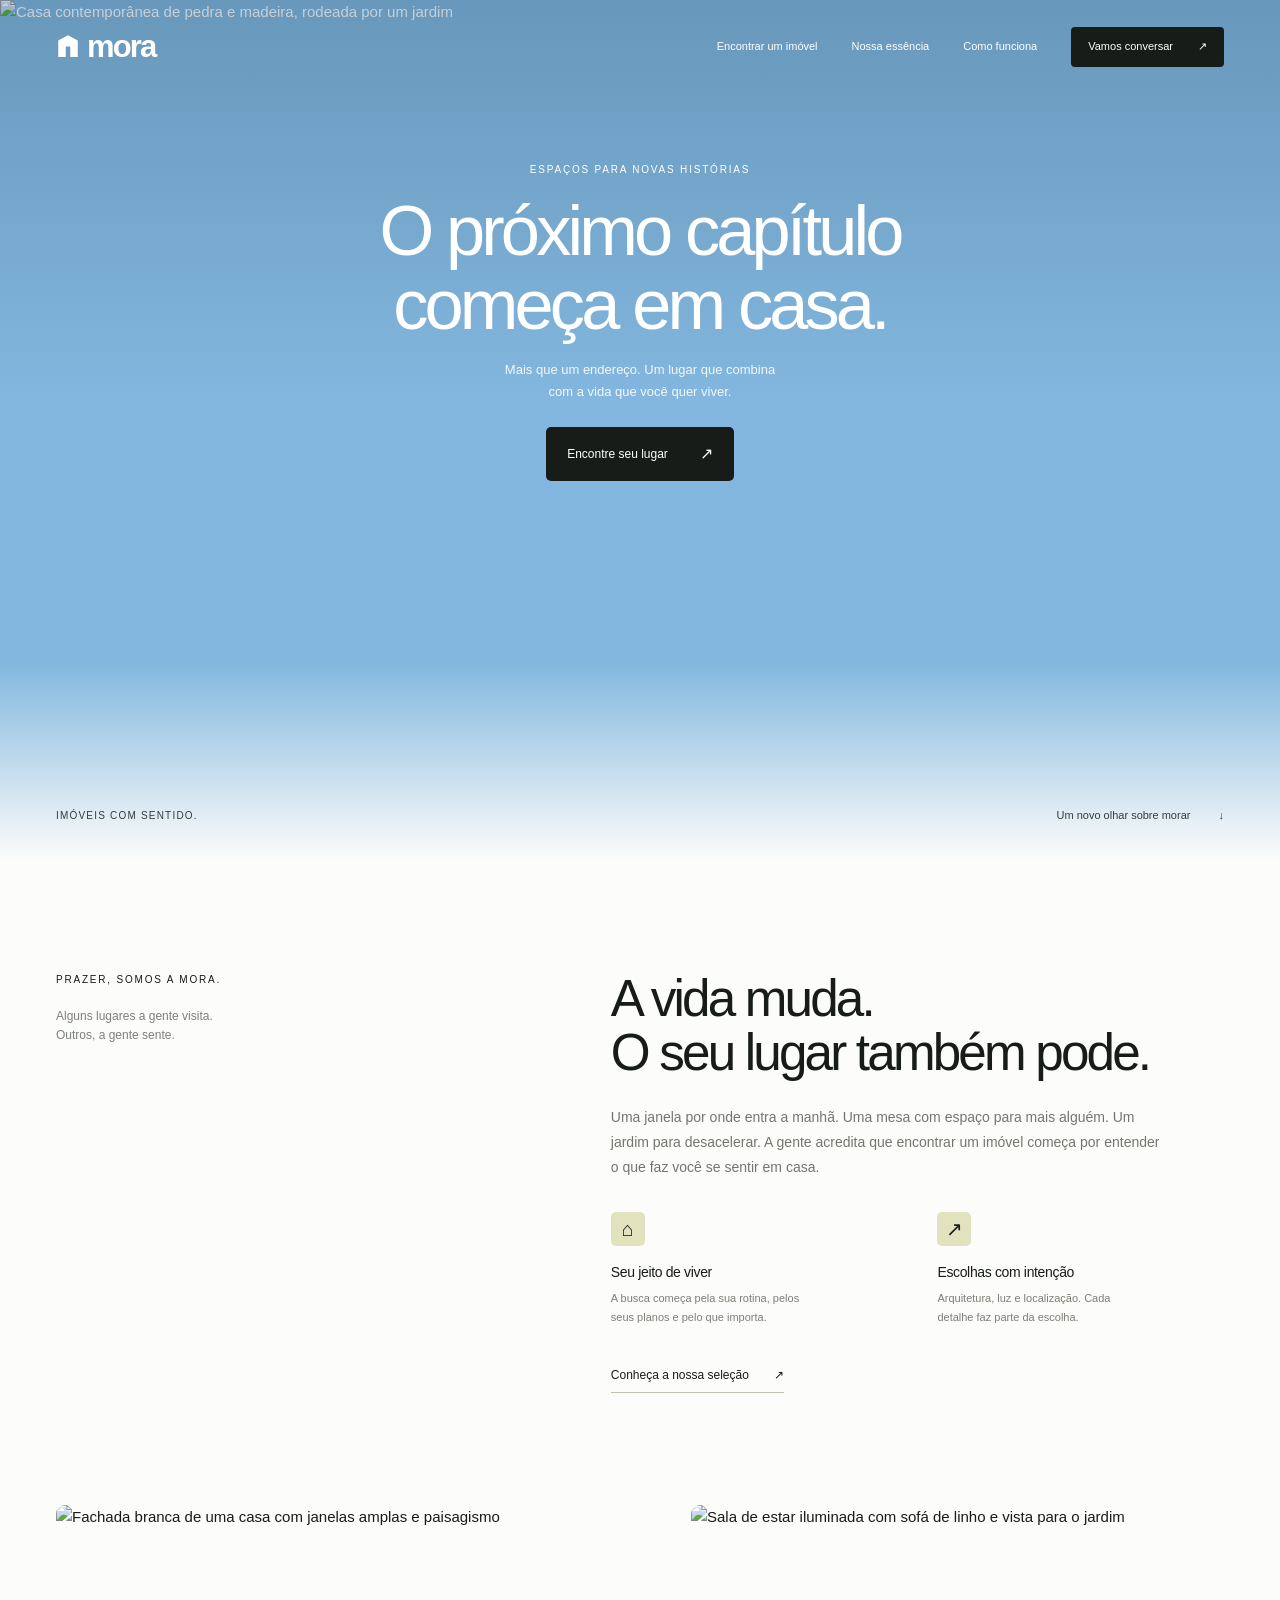
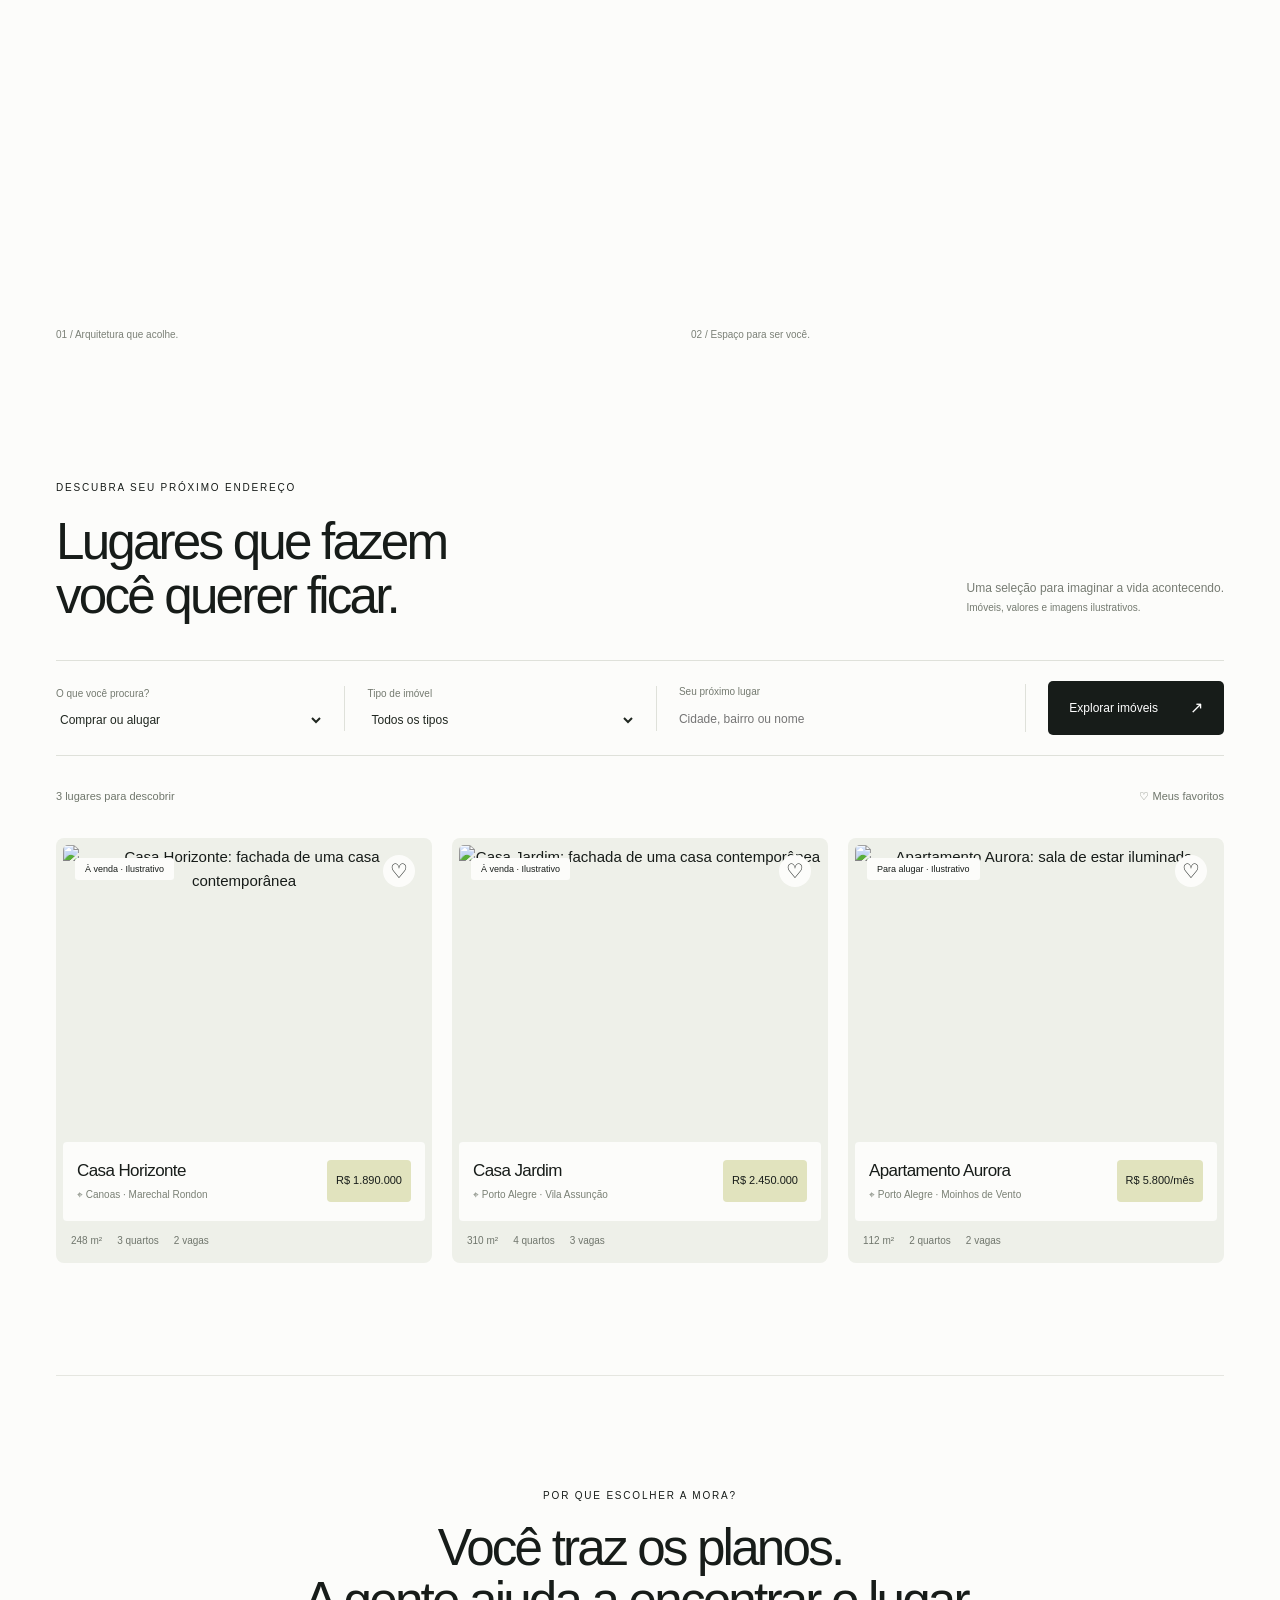
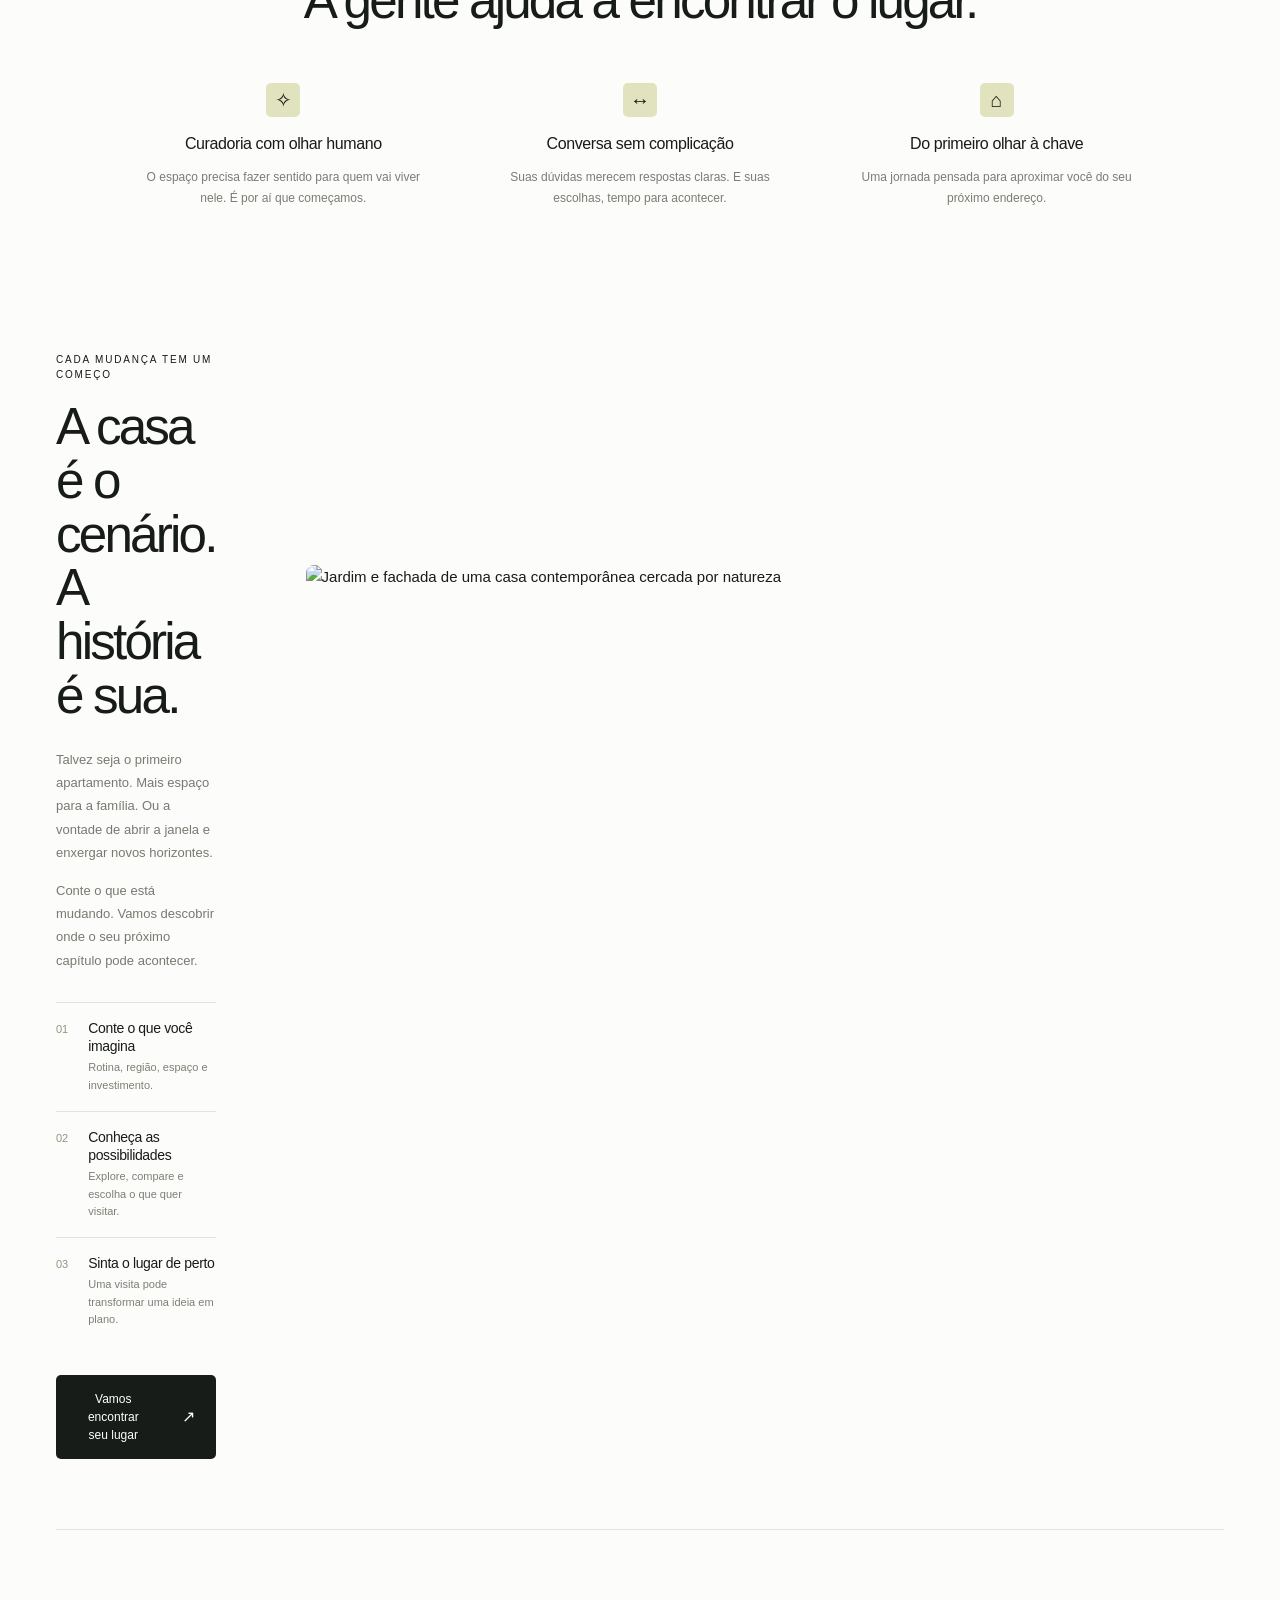
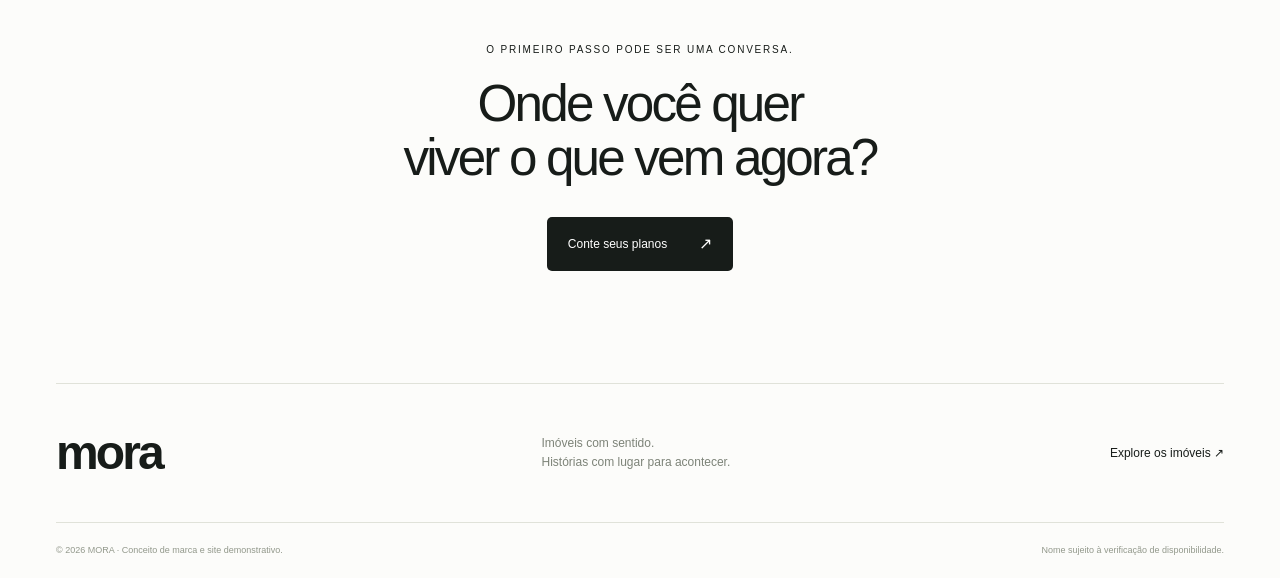
==== index.html @ 83dcbba0 "Add files via upload" ====
<!doctype html>
<html lang="pt-BR">
<head>
  <meta charset="UTF-8"><meta name="viewport" content="width=device-width, initial-scale=1">
  <meta name="description" content="MORA — Imóveis com sentido. Uma curadoria de espaços para viver o seu próximo capítulo.">
  <meta name="theme-color" content="#f8f9f6">
  <title>MORA — Imóveis com sentido</title>
  <link rel="icon" href="assets/favicon.svg" type="image/svg+xml">
  <link rel="stylesheet" href="styles.css">
  <script src="config.js" defer></script><script src="script.js" defer></script>
</head>
<body>
  <a class="skip" href="#imoveis">Ir para os imóveis</a>
  <header class="hero" id="inicio">
    <img class="hero-photo" src="assets/casa-horizonte.webp" alt="Casa contemporânea de pedra e madeira, rodeada por um jardim" fetchpriority="high" width="1536" height="1024">
    <div class="hero-shade"></div>
    <nav class="nav wrap" aria-label="Menu principal">
      <a href="#inicio" class="brand" aria-label="Mora início"><svg viewBox="0 0 32 36" aria-hidden="true"><path d="M3 32V10L16 3l13 7v22H19V18h-6v14Z"/></svg>mora</a>
      <button class="menu-toggle" aria-expanded="false" aria-controls="nav-links">Menu <span>☰</span></button>
      <div class="nav-links" id="nav-links"><a href="#imoveis">Encontrar um imóvel</a><a href="#essencia">Nossa essência</a><a href="#caminho">Como funciona</a><button class="nav-contact" data-contact>Vamos conversar <span>↗</span></button></div>
    </nav>
    <div class="hero-copy"><p class="eyebrow">ESPAÇOS PARA NOVAS HISTÓRIAS</p><h1>O próximo capítulo<br>começa em casa.</h1><p>Mais que um endereço. Um lugar que combina<br class="desktop"> com a vida que você quer viver.</p><a class="button black" href="#imoveis">Encontre seu lugar <span>↗</span></a></div>
    <div class="hero-bottom wrap"><span>IMÓVEIS COM SENTIDO.</span><a href="#essencia">Um novo olhar sobre morar <span>↓</span></a></div>
  </header>
  <main>
    <section class="intro wrap section" id="essencia">
      <div><p class="eyebrow">PRAZER, SOMOS A MORA.</p><p class="small-note">Alguns lugares a gente visita.<br>Outros, a gente sente.</p></div>
      <div><h2>A vida muda.<br>O seu lugar também pode.</h2><p class="intro-text">Uma janela por onde entra a manhã. Uma mesa com espaço para mais alguém. Um jardim para desacelerar. A gente acredita que encontrar um imóvel começa por entender o que faz você se sentir em casa.</p>
        <div class="intro-features"><div><span class="icon">⌂</span><h3>Seu jeito de viver</h3><p>A busca começa pela sua rotina, pelos seus planos e pelo que importa.</p></div><div><span class="icon">↗</span><h3>Escolhas com intenção</h3><p>Arquitetura, luz e localização. Cada detalhe faz parte da escolha.</p></div></div>
        <a class="text-link" href="#imoveis">Conheça a nossa seleção <span>↗</span></a>
      </div>
    </section>
    <section class="editorial wrap" aria-label="Inspiração para morar"><figure class="editorial-main"><img src="assets/casa-jardim.webp" alt="Fachada branca de uma casa com janelas amplas e paisagismo" loading="lazy" width="1536" height="1024"><figcaption>01 / Arquitetura que acolhe.</figcaption></figure><figure><img src="assets/interior.webp" alt="Sala de estar iluminada com sofá de linho e vista para o jardim" loading="lazy" width="1536" height="1024"><figcaption>02 / Espaço para ser você.</figcaption></figure></section>
    <section class="listings section" id="imoveis"><div class="wrap"><div class="section-heading"><div><p class="eyebrow">DESCUBRA SEU PRÓXIMO ENDEREÇO</p><h2>Lugares que fazem<br>você querer ficar.</h2></div><p>Uma seleção para imaginar a vida acontecendo.<br><span class="demo-note">Imóveis, valores e imagens ilustrativos.</span></p></div>
      <form class="search" id="search-form"><label>O que você procura?<select name="purpose"><option value="all">Comprar ou alugar</option><option value="sale">Comprar</option><option value="rent">Alugar</option></select></label><label>Tipo de imóvel<select name="type"><option value="all">Todos os tipos</option><option value="house">Casa</option><option value="apartment">Apartamento</option></select></label><label>Seu próximo lugar<input type="search" name="query" placeholder="Cidade, bairro ou nome"></label><button class="button black" type="submit">Explorar imóveis <span>↗</span></button></form>
      <div class="listing-toolbar"><p id="result-count" aria-live="polite">3 lugares para descobrir</p><button class="text-link" id="favorites-filter" aria-pressed="false">♡ Meus favoritos</button></div>
      <div class="property-grid" id="property-grid"></div><p class="empty" id="empty" hidden>Nenhum imóvel por aqui ainda. Experimente outros filtros ou desative os favoritos.</p>
    </div></section>
    <section class="why wrap section"><p class="eyebrow">POR QUE ESCOLHER A MORA?</p><h2>Você traz os planos.<br>A gente ajuda a encontrar o lugar.</h2><div class="why-grid"><div><span class="icon">✧</span><h3>Curadoria com olhar humano</h3><p>O espaço precisa fazer sentido para quem vai viver nele. É por aí que começamos.</p></div><div><span class="icon">↔</span><h3>Conversa sem complicação</h3><p>Suas dúvidas merecem respostas claras. E suas escolhas, tempo para acontecer.</p></div><div><span class="icon">⌂</span><h3>Do primeiro olhar à chave</h3><p>Uma jornada pensada para aproximar você do seu próximo endereço.</p></div></div></section>
    <section class="story wrap" id="caminho"><div class="story-copy"><p class="eyebrow">CADA MUDANÇA TEM UM COMEÇO</p><h2>A casa é o cenário.<br>A história é sua.</h2><p>Talvez seja o primeiro apartamento. Mais espaço para a família. Ou a vontade de abrir a janela e enxergar novos horizontes.</p><p>Conte o que está mudando. Vamos descobrir onde o seu próximo capítulo pode acontecer.</p><ol class="steps"><li><span>01</span><div><h3>Conte o que você imagina</h3><p>Rotina, região, espaço e investimento.</p></div></li><li><span>02</span><div><h3>Conheça as possibilidades</h3><p>Explore, compare e escolha o que quer visitar.</p></div></li><li><span>03</span><div><h3>Sinta o lugar de perto</h3><p>Uma visita pode transformar uma ideia em plano.</p></div></li></ol><button class="button black" data-contact>Vamos encontrar seu lugar <span>↗</span></button></div><img src="assets/casa-horizonte.webp" alt="Jardim e fachada de uma casa contemporânea cercada por natureza" loading="lazy" width="1536" height="1024"></section>
    <section class="cta wrap section"><p class="eyebrow">O PRIMEIRO PASSO PODE SER UMA CONVERSA.</p><h2>Onde você quer<br>viver o que vem agora?</h2><button class="button black" data-contact>Conte seus planos <span>↗</span></button></section>
  </main>
  <footer class="wrap"><div class="footer-top"><a class="brand" href="#inicio">mora</a><p>Imóveis com sentido.<br>Histórias com lugar para acontecer.</p><a href="#imoveis">Explore os imóveis ↗</a></div><div class="footer-bottom"><span>© <span id="year"></span> MORA · Conceito de marca e site demonstrativo.</span><span>Nome sujeito à verificação de disponibilidade.</span></div></footer>
  <dialog id="property-dialog" aria-labelledby="property-title"><button class="close" data-close aria-label="Fechar detalhes">×</button><img id="detail-image" alt="" width="1536" height="1024"><div class="dialog-body"><p class="eyebrow" id="detail-location"></p><h2 id="property-title"></h2><p id="detail-description"></p><div class="detail-specs" id="detail-specs"></div><strong class="detail-price" id="detail-price"></strong><p class="demo-note">Anúncio demonstrativo. Este imóvel não está disponível para negociação.</p><button class="button black" id="request-property">Tenho interesse em algo assim ↗</button></div></dialog>
  <dialog id="contact-dialog" aria-labelledby="contact-title"><button class="close" data-close aria-label="Fechar contato">×</button><div class="dialog-body"><p class="eyebrow">VAMOS CONVERSAR</p><h2 id="contact-title">Todo novo capítulo<br>começa com um olá.</h2><form id="contact-form"><label>Seu nome<input name="name" autocomplete="name" required maxlength="100" placeholder="Como podemos chamar você?"></label><label>O que você procura?<textarea name="message" required rows="4" maxlength="2000" placeholder="Conte a região, o tipo de imóvel e seus planos."></textarea></label><p id="contact-note" class="demo-note"></p><button class="button black" type="submit" id="contact-submit">Preparar mensagem ↗</button><p id="contact-status" role="status"></p><textarea id="prepared-message" aria-label="Mensagem preparada para copiar" rows="5" readonly hidden></textarea></form></div></dialog>
</body>
</html>
---- styles.css ----
*{box-sizing:border-box}html{scroll-behavior:smooth;scroll-padding-top:30px}body{margin:0;background:#fcfcfa;color:#171c19;font-family:Arial,Helvetica,sans-serif;font-size:15px;line-height:1.6}button,input,textarea,select{font:inherit}button,a,input,select,textarea{-webkit-tap-highlight-color:transparent}button,a{touch-action:manipulation}a{color:inherit;text-decoration:none}button{cursor:pointer}button:disabled{cursor:default}img{display:block;width:100%;object-fit:cover}h1,h2,h3,p,figure{margin:0}h1,h2{font-weight:400;letter-spacing:-.055em;line-height:1.05}h1{font-size:clamp(45px,5.5vw,82px)}h2{font-size:clamp(34px,4vw,57px)}h3{font-size:17px;font-weight:400;letter-spacing:-.025em;line-height:1.3}button{border:0;background:none;color:inherit}.wrap{width:calc(100% - 112px);max-width:1328px;margin-inline:auto}.section{padding-block:112px}.eyebrow{font-size:10px;font-weight:500;letter-spacing:.18em;line-height:1.5}.button{display:inline-flex;align-items:center;justify-content:space-between;gap:32px;font-size:12px;padding:15px 21px;border-radius:5px;line-height:1.5;transition:background .2s,transform .2s}.button:hover{transform:translateY(-2px)}.black{background:#171c19;color:#fff}.black:hover{background:#343e35}.button span{font-size:16px}.text-link{display:inline-flex;align-items:center;gap:25px;font-size:12px;border-bottom:1px solid #bfc3b4;padding:7px 0}.skip{position:absolute;top:-100px;left:10px;z-index:10;padding:12px;background:#fff}.skip:focus{top:10px}:focus-visible{outline:3px solid #567963;outline-offset:5px}.hero{height:860px;min-height:700px;max-height:1100px;position:relative;color:#fff;isolation:isolate;background:#83b7df}.hero-photo{position:absolute;inset:0;height:100%;z-index:-3;object-position:center 57%}.hero-shade{position:absolute;inset:0;z-index:-2;background:linear-gradient(180deg,rgba(22,57,78,.25),transparent 47%,transparent 77%,#fcfcfa 100%)}.nav{display:flex;align-items:center;justify-content:space-between;padding-block:27px}.brand{display:inline-flex;align-items:center;gap:7px;font-size:31px;letter-spacing:-.06em;font-weight:600;line-height:1}.brand svg{width:24px;height:29px;fill:currentColor}.brand>span{align-self:start;margin-top:3px;font-size:9px;letter-spacing:0}.nav-links{display:flex;align-items:center;gap:34px;font-size:11px}.nav-links a:hover{opacity:.7}.nav-contact{background:#171c19;border-radius:4px;padding:11px 17px;display:flex;gap:25px;font-size:11px;color:white}.menu-toggle{display:none}.hero-copy{position:relative;text-align:center;padding-top:68px}.hero-copy h1{margin:17px 0 18px}.hero-copy>p:not(.eyebrow){font-size:13px;line-height:1.65;color:#f4f7f7}.hero-copy .button{margin-top:25px;gap:32px}.hero-bottom{position:absolute;bottom:35px;left:0;right:0;display:flex;align-items:center;justify-content:space-between;color:#333e38;font-size:10px;letter-spacing:.12em}.hero-bottom a{letter-spacing:0;font-size:11px}.hero-bottom a span{margin-left:25px}.intro{display:grid;grid-template-columns:1fr 1.4fr;gap:10%}.small-note{color:#7c817b;font-size:12px;margin-top:20px}.intro h2{margin-bottom:25px}.intro-text{max-width:550px;color:#72776e;font-size:14px;line-height:1.8}.intro-features{display:grid;grid-template-columns:1fr 1fr;gap:40px;margin-block:32px}.icon{width:34px;height:34px;display:inline-flex;align-items:center;justify-content:center;background:#e1e3be;border-radius:5px;font-size:20px;line-height:1;margin-bottom:17px}.intro-features h3{font-size:14px}.intro-features p{font-size:11px;color:#7b8077;line-height:1.7;margin-top:8px;max-width:210px}.editorial{display:grid;grid-template-columns:1.65fr 1fr;gap:20px}.editorial img{height:410px;border-radius:9px}.editorial figcaption{font-size:10px;color:#7b8077;margin-top:12px}.listings{margin-top:25px}.section-heading{display:flex;align-items:flex-end;justify-content:space-between;gap:30px}.section-heading h2{margin-top:20px}.section-heading>p{font-size:12px;color:#777c73;padding-bottom:5px}.demo-note{font-size:10px;line-height:1.7;color:#747a70}.search{margin-top:38px;padding:20px 0;border-block:1px solid #dfe1da;display:grid;grid-template-columns:1fr 1fr 1.2fr auto;gap:22px;align-items:center}label{display:flex;flex-direction:column;gap:7px;font-size:10px;color:#747a70}.search label{border-right:1px solid #dfe1da;padding-right:20px}.search input,.search select{border:0;background:transparent;color:#202720;font-size:12px;max-width:100%;padding:3px 0;min-width:0}.search input{width:100%}.listing-toolbar{display:flex;align-items:center;justify-content:space-between;margin-block:25px;font-size:11px;color:#70776c}.listing-toolbar .text-link{border:0;font-size:11px}.listing-toolbar [aria-pressed=true]{color:#171c19;font-weight:bold}.property-grid{display:grid;grid-template-columns:repeat(3,1fr);gap:20px}.property{background:#eef0e9;border-radius:8px;padding:7px;position:relative}.property-picture{width:100%;padding:0;display:block;border-radius:5px;overflow:hidden}.property-picture img{aspect-ratio:1.25;height:auto;transition:transform .5s}.property-picture:hover img{transform:scale(1.04)}.property .property-tag{position:absolute;left:19px;top:20px;background:#fcfcfa;padding:4px 10px;font-size:9px;border-radius:3px;pointer-events:none}.favorite{position:absolute;right:17px;top:17px;background:#fcfcfa;border-radius:50%;width:32px;height:32px;font-size:20px;display:grid;place-items:center;line-height:1}.favorite[aria-pressed=true]{color:#9b4f35}.property-info{background:#fcfcfa;margin-top:7px;border-radius:4px;padding:18px 14px;display:flex;justify-content:space-between;gap:12px;align-items:center}.property-info h3 button{font-size:17px;letter-spacing:-.035em;text-align:left;padding:0}.property-info p{font-size:10px;color:#7a8075;margin-top:5px}.property-info .price{white-space:nowrap;font-size:11px;background:#e1e3be;padding:12px 9px;border-radius:4px}.property-meta{font-size:10px;color:#70766d;padding:12px 8px 7px;display:flex;gap:15px}.empty{text-align:center;padding:40px;color:#777c73}.why{text-align:center;border-top:1px solid #e5e6e0}.why h2{margin:18px 0 55px}.why-grid{display:grid;grid-template-columns:repeat(3,1fr);gap:70px;max-width:1000px;margin-inline:auto}.why-grid h3{font-size:16px}.why-grid p{font-size:12px;line-height:1.8;color:#787e73;margin-top:12px}.story{display:grid;grid-template-columns:1fr 1.05fr;gap:90px;padding-block:30px 70px;align-items:center}.story-copy h2{margin:18px 0 25px}.story-copy>p:not(.eyebrow){font-size:13px;color:#757b70;line-height:1.8;max-width:420px;margin-top:14px}.story>img{height:680px;border-radius:8px;object-position:57% center}.steps{list-style:none;padding:0;margin:30px 0}.steps li{display:flex;gap:20px;border-top:1px solid #e0e3da;padding-block:16px}.steps li>span{font-size:11px;color:#90977f;padding-top:2px}.steps h3{font-size:14px}.steps p{font-size:11px;color:#7b8175;margin-top:4px}.cta{text-align:center;border-top:1px solid #e5e6e0}.cta h2{margin:20px 0 30px}.cta .button{margin-top:3px}footer{border-top:1px solid #e0e2d9}.footer-top{display:flex;align-items:center;justify-content:space-between;padding:45px 0}.footer-top .brand{font-size:48px}.footer-top p{font-size:12px;color:#7d8378}.footer-top>a:last-child{font-size:12px}.footer-bottom{border-top:1px solid #e0e2d9;padding:20px 0;display:flex;justify-content:space-between;gap:20px;font-size:9px;color:#92988b}dialog{border:0;padding:0;border-radius:12px;max-width:min(720px,calc(100% - 32px));width:720px;max-height:90dvh;background:#fcfcfa;color:#171c19;box-shadow:0 20px 100px #1114}dialog::backdrop{background:#15201899;backdrop-filter:blur(5px)}dialog>img{height:300px}.close{position:absolute;top:15px;right:15px;border-radius:50%;background:#fcfcfa;color:#171c19;width:38px;height:38px;font-size:25px;z-index:2}.dialog-body{padding:38px}.dialog-body h2{font-size:36px;margin:12px 0 20px}.dialog-body>p:not(.eyebrow){font-size:13px;color:#7a8074}.detail-specs{display:flex;gap:20px;font-size:12px;margin:23px 0}.detail-price{display:block;font-weight:400;font-size:25px}.dialog-body .button{margin-top:22px}.dialog-body form label{margin-top:20px}#contact-form input,#contact-form textarea{border:1px solid #d8ddd0;background:#fff;border-radius:5px;padding:12px;font-size:13px;color:#171c19;width:100%}#contact-note{margin-top:15px}#contact-status{font-size:12px;margin-top:14px}#prepared-message{margin-top:15px}body.modal-open{overflow:hidden}[hidden]{display:none!important}
@media(min-width:1600px){.hero{height:950px}.hero-copy{padding-top:100px}}
@media(max-width:1000px){.wrap{width:calc(100% - 64px)}.nav-links{gap:20px}.hero{height:780px}.intro{gap:7%;grid-template-columns:1fr 1.5fr}.editorial img{height:330px}.search{grid-template-columns:1fr 1fr;gap:20px}.search label:nth-child(2){border:0}.property-grid{gap:12px}.property-info{align-items:flex-start;flex-direction:column;padding:13px 10px}.property-info .price{padding:5px 8px}.property-meta{flex-wrap:wrap;gap:10px}.why-grid{gap:30px}.story{gap:45px}.story>img{height:650px}.section{padding-block:85px}}
@media(max-width:700px){.wrap{width:calc(100% - 36px)}.hero{height:770px;min-height:0}.hero-photo{object-position:55% center}.nav{padding-block:22px}.brand{font-size:29px}.menu-toggle{display:flex;align-items:center;gap:12px;font-size:12px;z-index:5}.nav-links{display:none;position:absolute;top:70px;left:18px;right:18px;background:#fcfcfa;color:#171c19;padding:24px;z-index:4;box-shadow:0 15px 30px #1723191a;border-radius:7px;align-items:stretch;gap:20px}.nav-links.open{display:flex;flex-direction:column}.nav-contact{justify-content:space-between}.hero-copy{padding:68px 15px 0}.hero-copy h1{font-size:49px;margin-top:20px}.hero-copy .eyebrow{font-size:9px}.hero-copy>p:not(.eyebrow){font-size:12px}.hero-bottom{bottom:25px;font-size:8px}.hero-bottom a{font-size:9px}.hero-bottom a span{margin-left:8px}.section{padding-block:65px}.intro{grid-template-columns:1fr;gap:30px}.small-note{display:none}.intro h2{font-size:41px}.intro-text{font-size:13px}.intro-features{gap:24px;margin-block:25px}.editorial{grid-template-columns:1.4fr 1fr;gap:10px}.editorial img{height:260px;border-radius:6px}.editorial figcaption{font-size:8px}.section-heading{display:block}.section-heading h2{font-size:40px}.section-heading>p{margin-top:25px;font-size:11px}.search{margin-top:25px;gap:18px 12px}.search label{font-size:9px;padding-right:10px}.search select,.search input{font-size:11px}.search .button{font-size:10px;padding:12px;gap:10px}.search label:nth-child(3){border:0}.property-grid{grid-template-columns:1fr;gap:24px}.property-picture img{aspect-ratio:1.45}.property-info{flex-direction:row;align-items:center;padding:18px 14px}.property-info h3 button{font-size:19px}.property-info .price{font-size:12px;padding:12px}.property-info p{font-size:11px}.property-meta{padding:10px;font-size:11px;gap:22px}.why h2{font-size:37px;margin-bottom:35px}.why-grid{grid-template-columns:1fr;gap:28px;text-align:left}.why-grid>div{display:grid;grid-template-columns:38px 1fr;gap:0 15px}.why-grid .icon{grid-row:span 2;margin:0}.why-grid p{margin-top:7px}.why-grid h3{padding-top:5px}.story{grid-template-columns:1fr;gap:40px;padding-bottom:55px}.story h2{font-size:40px}.story>img{height:420px;grid-row:1}.story-copy>p:not(.eyebrow){max-width:none}.cta h2{font-size:40px}.cta .eyebrow{font-size:8px}.footer-top{flex-wrap:wrap;gap:28px;padding:35px 0}.footer-top .brand{font-size:42px}.footer-top p{font-size:11px}.footer-top>a:last-child{width:100%;font-size:11px}.footer-bottom{flex-direction:column;gap:7px;font-size:8px}.dialog-body{padding:27px 22px}.dialog-body h2{font-size:30px}dialog>img{height:240px}.detail-specs{gap:13px;font-size:11px}.desktop{display:none}}
@media(prefers-reduced-motion:reduce){html{scroll-behavior:auto}*,*::before,*::after{transition:none!important;animation:none!important}}
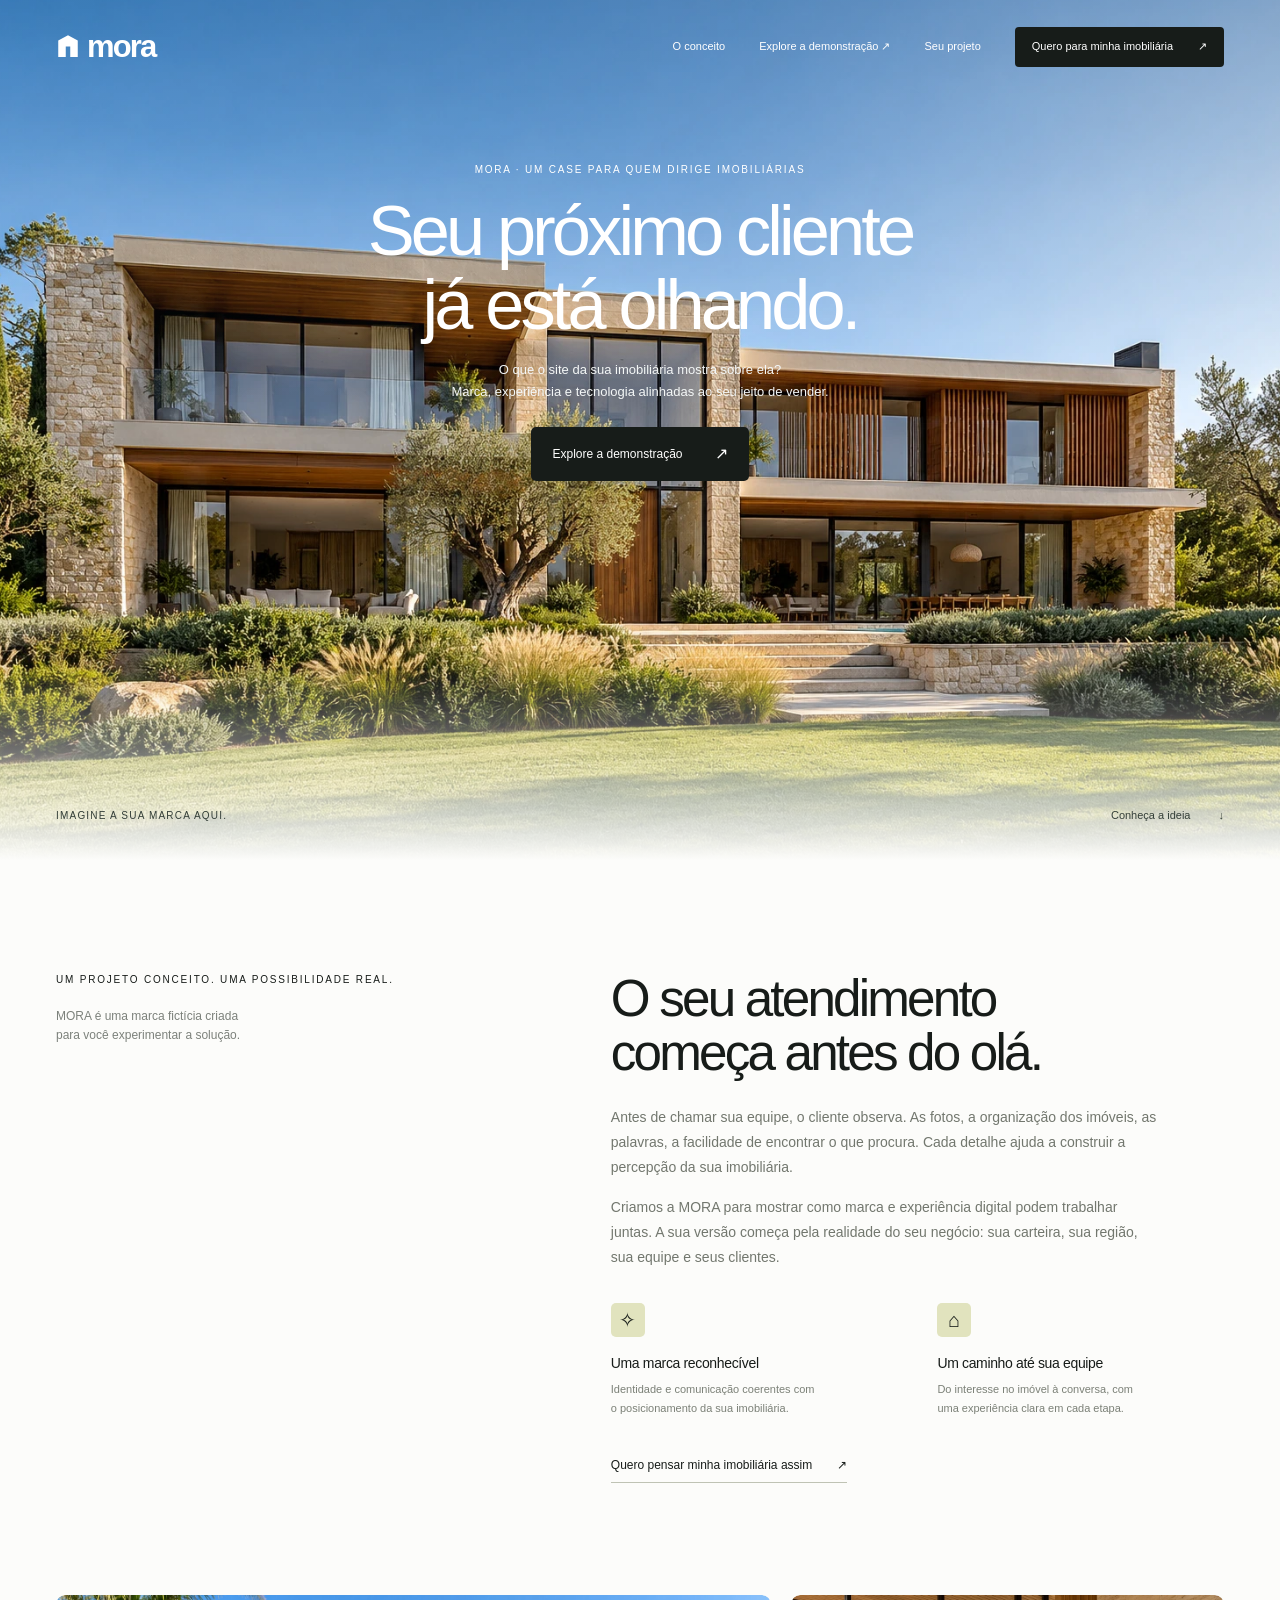
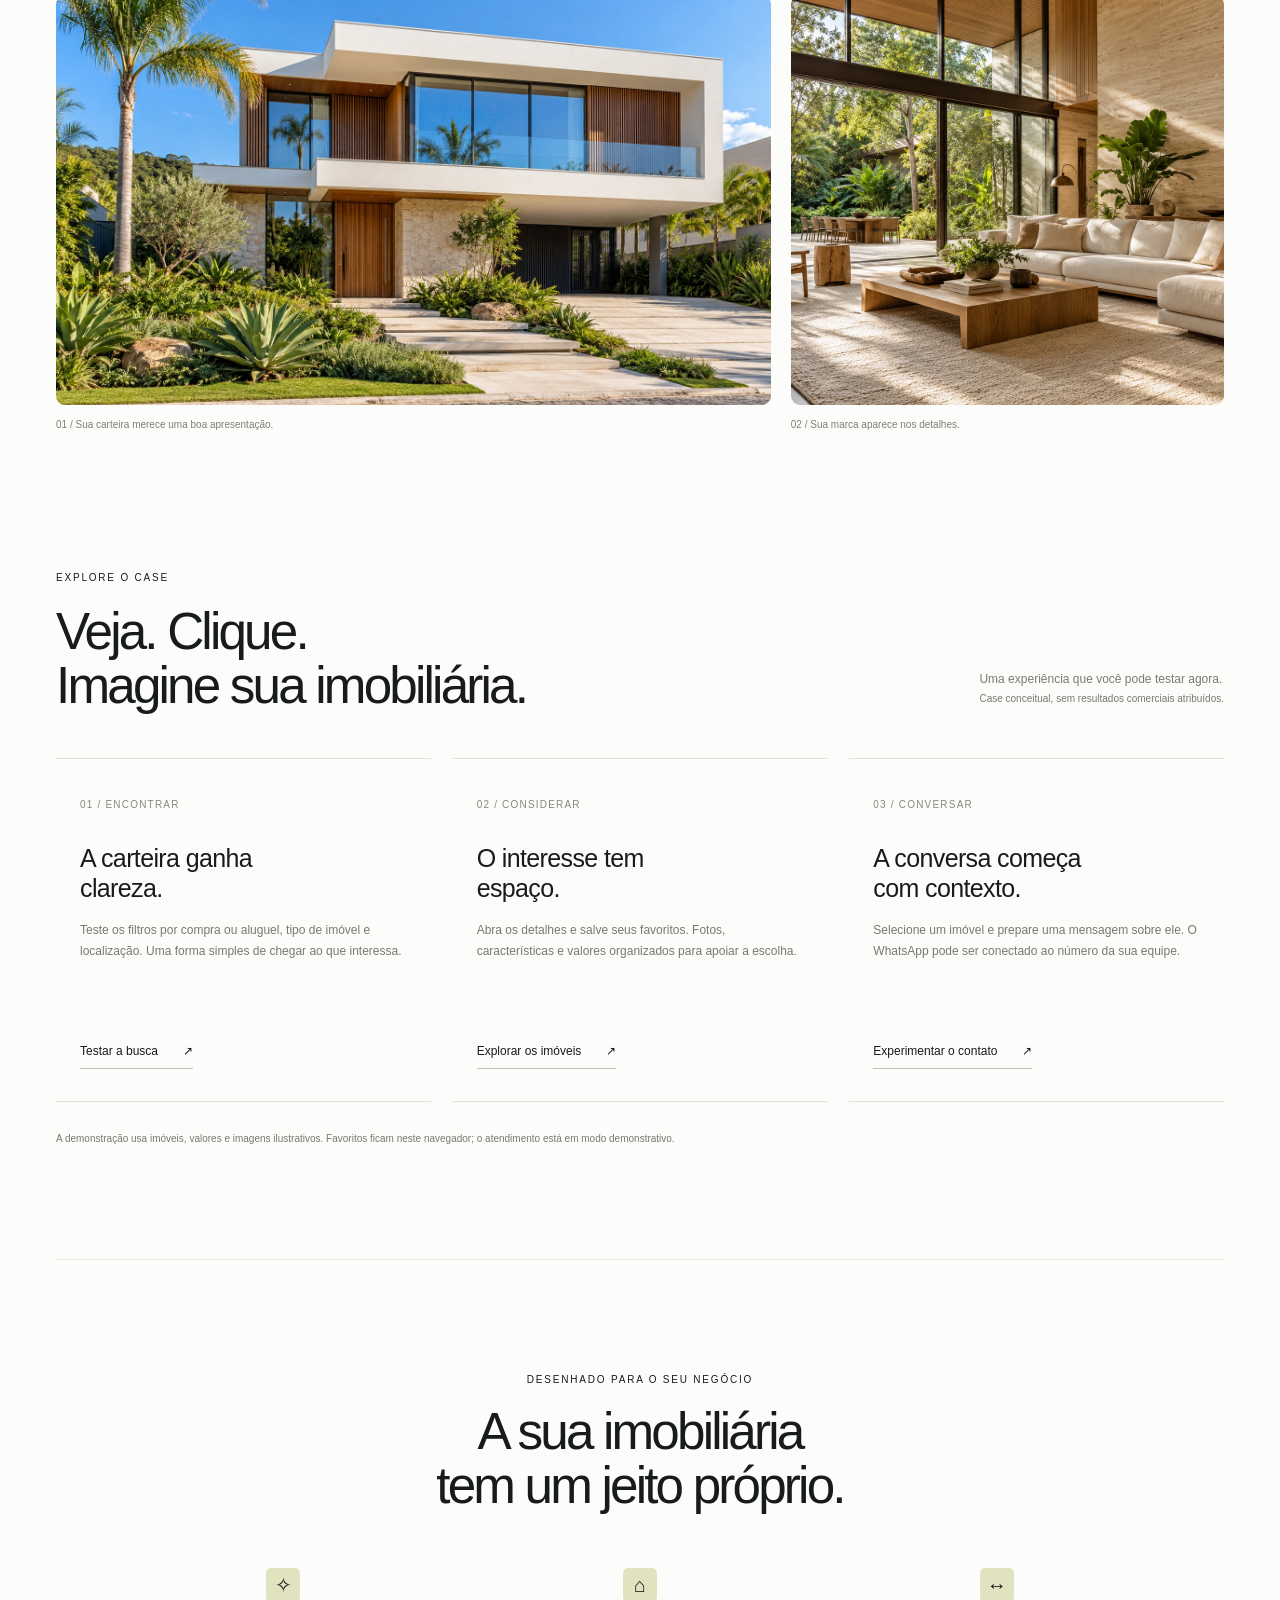
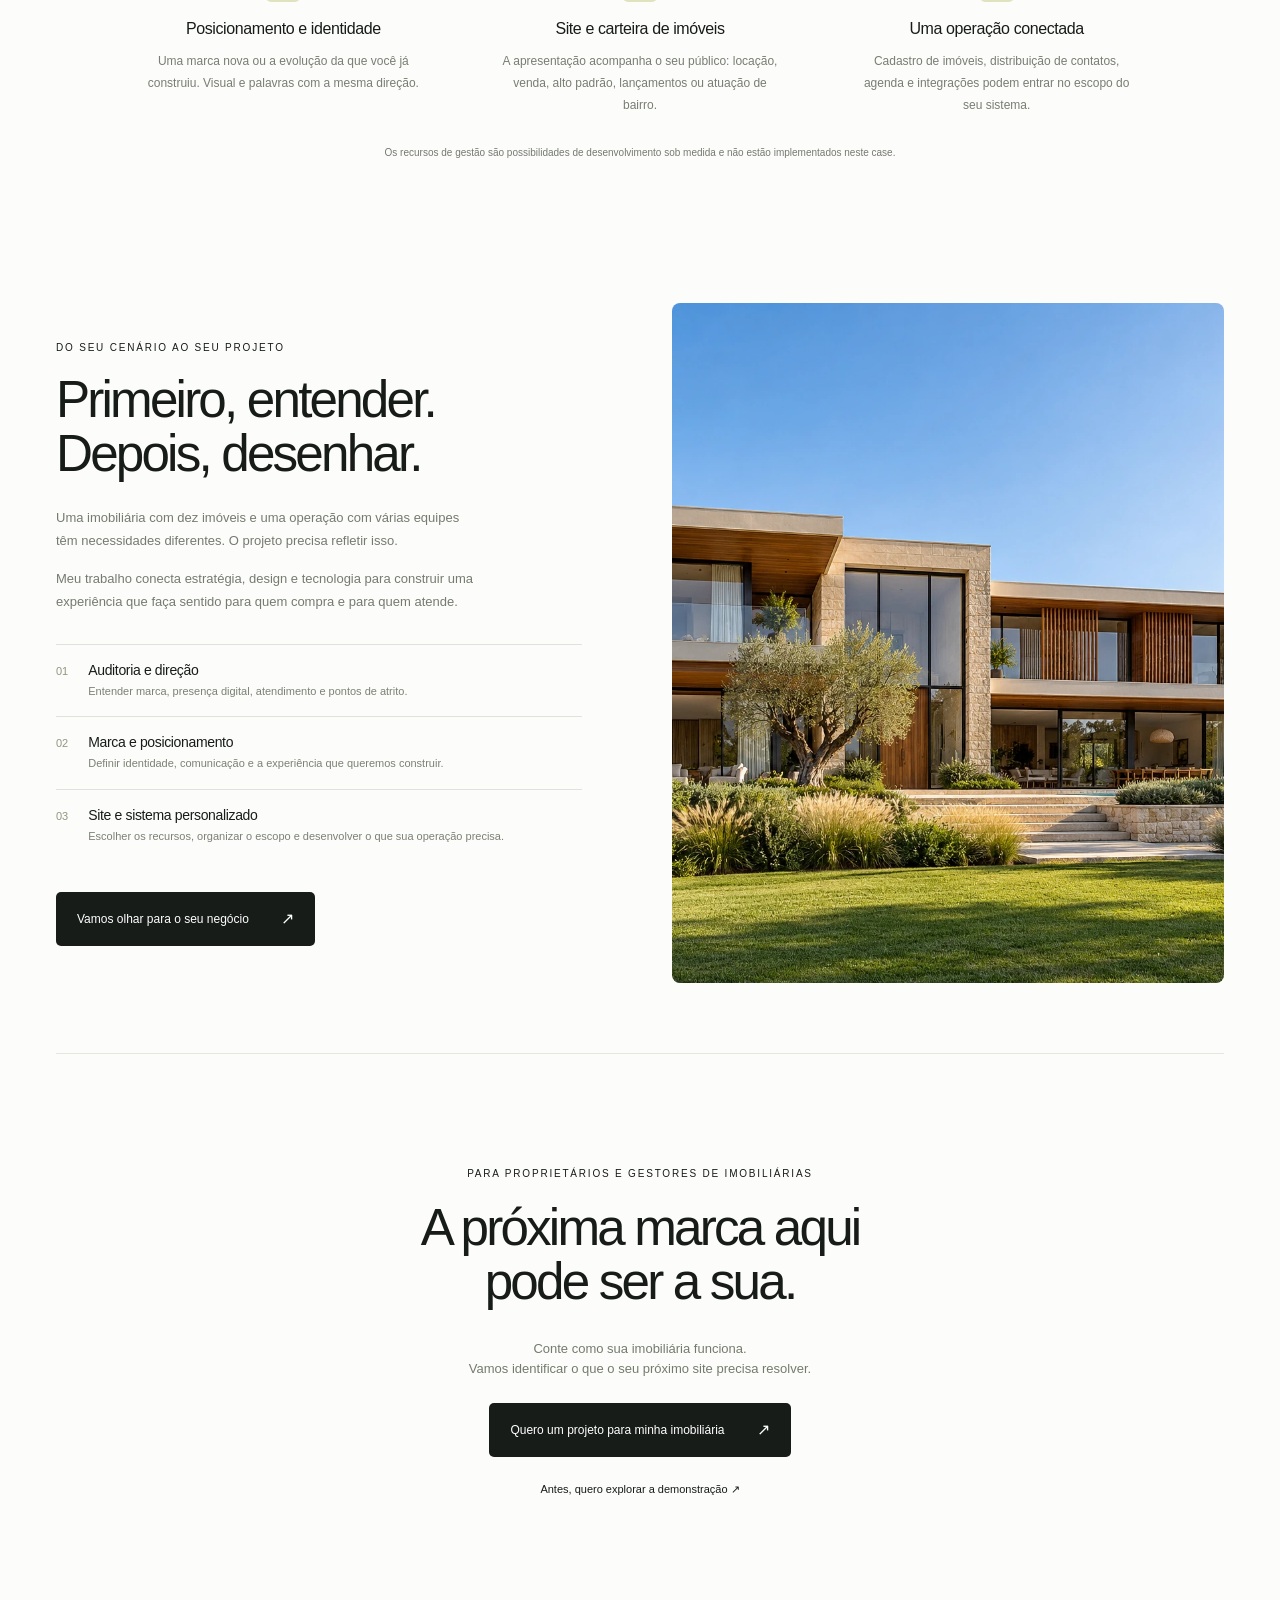
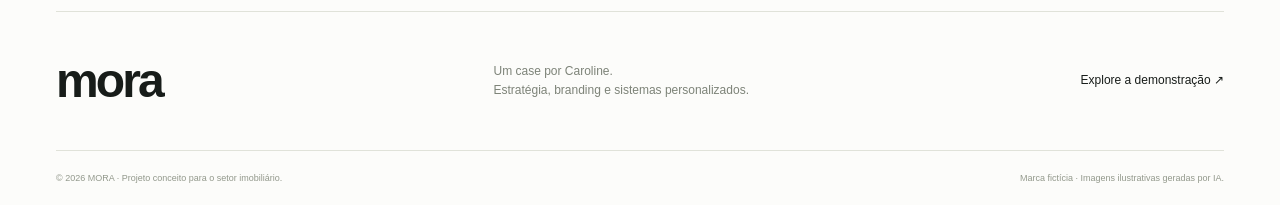
==== commit 141eebb4: "Present MORA as a commercial case with interactive demo and motion" ====
--- a/index.html
+++ b/index.html
@@ -2,46 +2,49 @@
 <html lang="pt-BR">
 <head>
   <meta charset="UTF-8"><meta name="viewport" content="width=device-width, initial-scale=1">
-  <meta name="description" content="MORA — Imóveis com sentido. Uma curadoria de espaços para viver o seu próximo capítulo.">
+  <meta name="description" content="MORA — Case demonstrativo de marca e site personalizado para imobiliárias. Explore a experiência e imagine sua empresa aqui.">
   <meta name="theme-color" content="#f8f9f6">
-  <title>MORA — Imóveis com sentido</title>
+  <title>MORA — Um novo endereço para a sua imobiliária</title>
   <link rel="icon" href="assets/favicon.svg" type="image/svg+xml">
   <link rel="stylesheet" href="styles.css">
-  <script src="config.js" defer></script><script src="script.js" defer></script>
+  <link rel="stylesheet" href="motion.css">
+  <script src="config.js" defer></script><script src="case.js" defer></script>
+  <script src="motion.js" defer></script>
 </head>
 <body>
-  <a class="skip" href="#imoveis">Ir para os imóveis</a>
+  <a class="skip" href="#imoveis">Ir para o case</a>
   <header class="hero" id="inicio">
     <img class="hero-photo" src="assets/casa-horizonte.webp" alt="Casa contemporânea de pedra e madeira, rodeada por um jardim" fetchpriority="high" width="1536" height="1024">
     <div class="hero-shade"></div>
     <nav class="nav wrap" aria-label="Menu principal">
       <a href="#inicio" class="brand" aria-label="Mora início"><svg viewBox="0 0 32 36" aria-hidden="true"><path d="M3 32V10L16 3l13 7v22H19V18h-6v14Z"/></svg>mora</a>
       <button class="menu-toggle" aria-expanded="false" aria-controls="nav-links">Menu <span>☰</span></button>
-      <div class="nav-links" id="nav-links"><a href="#imoveis">Encontrar um imóvel</a><a href="#essencia">Nossa essência</a><a href="#caminho">Como funciona</a><button class="nav-contact" data-contact>Vamos conversar <span>↗</span></button></div>
+      <div class="nav-links" id="nav-links"><a href="#essencia">O conceito</a><a href="demo.html">Explore a demonstração ↗</a><a href="#caminho">Seu projeto</a><button class="nav-contact" data-contact>Quero para minha imobiliária <span>↗</span></button></div>
     </nav>
-    <div class="hero-copy"><p class="eyebrow">ESPAÇOS PARA NOVAS HISTÓRIAS</p><h1>O próximo capítulo<br>começa em casa.</h1><p>Mais que um endereço. Um lugar que combina<br class="desktop"> com a vida que você quer viver.</p><a class="button black" href="#imoveis">Encontre seu lugar <span>↗</span></a></div>
-    <div class="hero-bottom wrap"><span>IMÓVEIS COM SENTIDO.</span><a href="#essencia">Um novo olhar sobre morar <span>↓</span></a></div>
+    <div class="hero-copy"><p class="eyebrow">MORA · UM CASE PARA QUEM DIRIGE IMOBILIÁRIAS</p><h1>Seu próximo cliente<br>já está olhando.</h1><p>O que o site da sua imobiliária mostra sobre ela?<br class="desktop"> Marca, experiência e tecnologia alinhadas ao seu jeito de vender.</p><a class="button black" href="demo.html">Explore a demonstração <span>↗</span></a></div>
+    <div class="hero-bottom wrap"><span>IMAGINE A SUA MARCA AQUI.</span><a href="#essencia">Conheça a ideia <span>↓</span></a></div>
   </header>
   <main>
     <section class="intro wrap section" id="essencia">
-      <div><p class="eyebrow">PRAZER, SOMOS A MORA.</p><p class="small-note">Alguns lugares a gente visita.<br>Outros, a gente sente.</p></div>
-      <div><h2>A vida muda.<br>O seu lugar também pode.</h2><p class="intro-text">Uma janela por onde entra a manhã. Uma mesa com espaço para mais alguém. Um jardim para desacelerar. A gente acredita que encontrar um imóvel começa por entender o que faz você se sentir em casa.</p>
-        <div class="intro-features"><div><span class="icon">⌂</span><h3>Seu jeito de viver</h3><p>A busca começa pela sua rotina, pelos seus planos e pelo que importa.</p></div><div><span class="icon">↗</span><h3>Escolhas com intenção</h3><p>Arquitetura, luz e localização. Cada detalhe faz parte da escolha.</p></div></div>
-        <a class="text-link" href="#imoveis">Conheça a nossa seleção <span>↗</span></a>
+      <div><p class="eyebrow">UM PROJETO CONCEITO. UMA POSSIBILIDADE REAL.</p><p class="small-note">MORA é uma marca fictícia criada<br>para você experimentar a solução.</p></div>
+      <div><h2>O seu atendimento<br>começa antes do olá.</h2><p class="intro-text">Antes de chamar sua equipe, o cliente observa. As fotos, a organização dos imóveis, as palavras, a facilidade de encontrar o que procura. Cada detalhe ajuda a construir a percepção da sua imobiliária.</p><p class="intro-text" style="margin-top:15px">Criamos a MORA para mostrar como marca e experiência digital podem trabalhar juntas. A sua versão começa pela realidade do seu negócio: sua carteira, sua região, sua equipe e seus clientes.</p>
+        <div class="intro-features"><div><span class="icon">✧</span><h3>Uma marca reconhecível</h3><p>Identidade e comunicação coerentes com o posicionamento da sua imobiliária.</p></div><div><span class="icon">⌂</span><h3>Um caminho até sua equipe</h3><p>Do interesse no imóvel à conversa, com uma experiência clara em cada etapa.</p></div></div>
+        <button class="text-link" data-contact>Quero pensar minha imobiliária assim <span>↗</span></button>
       </div>
     </section>
-    <section class="editorial wrap" aria-label="Inspiração para morar"><figure class="editorial-main"><img src="assets/casa-jardim.webp" alt="Fachada branca de uma casa com janelas amplas e paisagismo" loading="lazy" width="1536" height="1024"><figcaption>01 / Arquitetura que acolhe.</figcaption></figure><figure><img src="assets/interior.webp" alt="Sala de estar iluminada com sofá de linho e vista para o jardim" loading="lazy" width="1536" height="1024"><figcaption>02 / Espaço para ser você.</figcaption></figure></section>
-    <section class="listings section" id="imoveis"><div class="wrap"><div class="section-heading"><div><p class="eyebrow">DESCUBRA SEU PRÓXIMO ENDEREÇO</p><h2>Lugares que fazem<br>você querer ficar.</h2></div><p>Uma seleção para imaginar a vida acontecendo.<br><span class="demo-note">Imóveis, valores e imagens ilustrativos.</span></p></div>
-      <form class="search" id="search-form"><label>O que você procura?<select name="purpose"><option value="all">Comprar ou alugar</option><option value="sale">Comprar</option><option value="rent">Alugar</option></select></label><label>Tipo de imóvel<select name="type"><option value="all">Todos os tipos</option><option value="house">Casa</option><option value="apartment">Apartamento</option></select></label><label>Seu próximo lugar<input type="search" name="query" placeholder="Cidade, bairro ou nome"></label><button class="button black" type="submit">Explorar imóveis <span>↗</span></button></form>
-      <div class="listing-toolbar"><p id="result-count" aria-live="polite">3 lugares para descobrir</p><button class="text-link" id="favorites-filter" aria-pressed="false">♡ Meus favoritos</button></div>
-      <div class="property-grid" id="property-grid"></div><p class="empty" id="empty" hidden>Nenhum imóvel por aqui ainda. Experimente outros filtros ou desative os favoritos.</p>
+    <section class="editorial wrap" aria-label="Inspiração para morar"><figure class="editorial-main"><img src="assets/casa-jardim.webp" alt="Fachada branca de uma casa com janelas amplas e paisagismo" loading="lazy" width="1536" height="1024"><figcaption>01 / Sua carteira merece uma boa apresentação.</figcaption></figure><figure><img src="assets/interior.webp" alt="Sala de estar iluminada com sofá de linho e vista para o jardim" loading="lazy" width="1536" height="1024"><figcaption>02 / Sua marca aparece nos detalhes.</figcaption></figure></section>
+    <section class="listings section" id="imoveis"><div class="wrap"><div class="section-heading"><div><p class="eyebrow">EXPLORE O CASE</p><h2>Veja. Clique.<br>Imagine sua imobiliária.</h2></div><p>Uma experiência que você pode testar agora.<br><span class="demo-note">Case conceitual, sem resultados comerciais atribuídos.</span></p></div>
+      <div class="case-grid">
+        <a class="case-feature" href="demo.html#imoveis"><span class="case-number">01 / ENCONTRAR</span><h3>A carteira ganha clareza.</h3><p>Teste os filtros por compra ou aluguel, tipo de imóvel e localização. Uma forma simples de chegar ao que interessa.</p><span class="text-link">Testar a busca <span>↗</span></span></a>
+        <a class="case-feature" href="demo.html#imoveis"><span class="case-number">02 / CONSIDERAR</span><h3>O interesse tem espaço.</h3><p>Abra os detalhes e salve seus favoritos. Fotos, características e valores organizados para apoiar a escolha.</p><span class="text-link">Explorar os imóveis <span>↗</span></span></a>
+        <a class="case-feature" href="demo.html#imoveis"><span class="case-number">03 / CONVERSAR</span><h3>A conversa começa com contexto.</h3><p>Selecione um imóvel e prepare uma mensagem sobre ele. O WhatsApp pode ser conectado ao número da sua equipe.</p><span class="text-link">Experimentar o contato <span>↗</span></span></a>
+      </div><p class="demo-note case-footnote">A demonstração usa imóveis, valores e imagens ilustrativos. Favoritos ficam neste navegador; o atendimento está em modo demonstrativo.</p>
     </div></section>
-    <section class="why wrap section"><p class="eyebrow">POR QUE ESCOLHER A MORA?</p><h2>Você traz os planos.<br>A gente ajuda a encontrar o lugar.</h2><div class="why-grid"><div><span class="icon">✧</span><h3>Curadoria com olhar humano</h3><p>O espaço precisa fazer sentido para quem vai viver nele. É por aí que começamos.</p></div><div><span class="icon">↔</span><h3>Conversa sem complicação</h3><p>Suas dúvidas merecem respostas claras. E suas escolhas, tempo para acontecer.</p></div><div><span class="icon">⌂</span><h3>Do primeiro olhar à chave</h3><p>Uma jornada pensada para aproximar você do seu próximo endereço.</p></div></div></section>
-    <section class="story wrap" id="caminho"><div class="story-copy"><p class="eyebrow">CADA MUDANÇA TEM UM COMEÇO</p><h2>A casa é o cenário.<br>A história é sua.</h2><p>Talvez seja o primeiro apartamento. Mais espaço para a família. Ou a vontade de abrir a janela e enxergar novos horizontes.</p><p>Conte o que está mudando. Vamos descobrir onde o seu próximo capítulo pode acontecer.</p><ol class="steps"><li><span>01</span><div><h3>Conte o que você imagina</h3><p>Rotina, região, espaço e investimento.</p></div></li><li><span>02</span><div><h3>Conheça as possibilidades</h3><p>Explore, compare e escolha o que quer visitar.</p></div></li><li><span>03</span><div><h3>Sinta o lugar de perto</h3><p>Uma visita pode transformar uma ideia em plano.</p></div></li></ol><button class="button black" data-contact>Vamos encontrar seu lugar <span>↗</span></button></div><img src="assets/casa-horizonte.webp" alt="Jardim e fachada de uma casa contemporânea cercada por natureza" loading="lazy" width="1536" height="1024"></section>
-    <section class="cta wrap section"><p class="eyebrow">O PRIMEIRO PASSO PODE SER UMA CONVERSA.</p><h2>Onde você quer<br>viver o que vem agora?</h2><button class="button black" data-contact>Conte seus planos <span>↗</span></button></section>
+    <section class="why wrap section"><p class="eyebrow">DESENHADO PARA O SEU NEGÓCIO</p><h2>A sua imobiliária<br>tem um jeito próprio.</h2><div class="why-grid"><div><span class="icon">✧</span><h3>Posicionamento e identidade</h3><p>Uma marca nova ou a evolução da que você já construiu. Visual e palavras com a mesma direção.</p></div><div><span class="icon">⌂</span><h3>Site e carteira de imóveis</h3><p>A apresentação acompanha o seu público: locação, venda, alto padrão, lançamentos ou atuação de bairro.</p></div><div><span class="icon">↔</span><h3>Uma operação conectada</h3><p>Cadastro de imóveis, distribuição de contatos, agenda e integrações podem entrar no escopo do seu sistema.</p></div></div><p class="demo-note case-footnote">Os recursos de gestão são possibilidades de desenvolvimento sob medida e não estão implementados neste case.</p></section>
+    <section class="story wrap" id="caminho"><div class="story-copy"><p class="eyebrow">DO SEU CENÁRIO AO SEU PROJETO</p><h2>Primeiro, entender.<br>Depois, desenhar.</h2><p>Uma imobiliária com dez imóveis e uma operação com várias equipes têm necessidades diferentes. O projeto precisa refletir isso.</p><p>Meu trabalho conecta estratégia, design e tecnologia para construir uma experiência que faça sentido para quem compra e para quem atende.</p><ol class="steps"><li><span>01</span><div><h3>Auditoria e direção</h3><p>Entender marca, presença digital, atendimento e pontos de atrito.</p></div></li><li><span>02</span><div><h3>Marca e posicionamento</h3><p>Definir identidade, comunicação e a experiência que queremos construir.</p></div></li><li><span>03</span><div><h3>Site e sistema personalizado</h3><p>Escolher os recursos, organizar o escopo e desenvolver o que sua operação precisa.</p></div></li></ol><button class="button black" data-contact>Vamos olhar para o seu negócio <span>↗</span></button></div><img src="assets/casa-horizonte.webp" alt="Arquitetura contemporânea usada na demonstração MORA" loading="lazy" width="1536" height="1024"></section>
+    <section class="cta wrap section"><p class="eyebrow">PARA PROPRIETÁRIOS E GESTORES DE IMOBILIÁRIAS</p><h2>A próxima marca aqui<br>pode ser a sua.</h2><p class="case-cta-text">Conte como sua imobiliária funciona.<br>Vamos identificar o que o seu próximo site precisa resolver.</p><button class="button black" data-contact>Quero um projeto para minha imobiliária <span>↗</span></button><a class="case-secondary" href="demo.html">Antes, quero explorar a demonstração ↗</a></section>
   </main>
-  <footer class="wrap"><div class="footer-top"><a class="brand" href="#inicio">mora</a><p>Imóveis com sentido.<br>Histórias com lugar para acontecer.</p><a href="#imoveis">Explore os imóveis ↗</a></div><div class="footer-bottom"><span>© <span id="year"></span> MORA · Conceito de marca e site demonstrativo.</span><span>Nome sujeito à verificação de disponibilidade.</span></div></footer>
-  <dialog id="property-dialog" aria-labelledby="property-title"><button class="close" data-close aria-label="Fechar detalhes">×</button><img id="detail-image" alt="" width="1536" height="1024"><div class="dialog-body"><p class="eyebrow" id="detail-location"></p><h2 id="property-title"></h2><p id="detail-description"></p><div class="detail-specs" id="detail-specs"></div><strong class="detail-price" id="detail-price"></strong><p class="demo-note">Anúncio demonstrativo. Este imóvel não está disponível para negociação.</p><button class="button black" id="request-property">Tenho interesse em algo assim ↗</button></div></dialog>
-  <dialog id="contact-dialog" aria-labelledby="contact-title"><button class="close" data-close aria-label="Fechar contato">×</button><div class="dialog-body"><p class="eyebrow">VAMOS CONVERSAR</p><h2 id="contact-title">Todo novo capítulo<br>começa com um olá.</h2><form id="contact-form"><label>Seu nome<input name="name" autocomplete="name" required maxlength="100" placeholder="Como podemos chamar você?"></label><label>O que você procura?<textarea name="message" required rows="4" maxlength="2000" placeholder="Conte a região, o tipo de imóvel e seus planos."></textarea></label><p id="contact-note" class="demo-note"></p><button class="button black" type="submit" id="contact-submit">Preparar mensagem ↗</button><p id="contact-status" role="status"></p><textarea id="prepared-message" aria-label="Mensagem preparada para copiar" rows="5" readonly hidden></textarea></form></div></dialog>
+  <footer class="wrap"><div class="footer-top"><a class="brand" href="#inicio">mora</a><p>Um case por Caroline.<br>Estratégia, branding e sistemas personalizados.</p><a href="demo.html">Explore a demonstração ↗</a></div><div class="footer-bottom"><span>© <span id="year"></span> MORA · Projeto conceito para o setor imobiliário.</span><span>Marca fictícia · Imagens ilustrativas geradas por IA.</span></div></footer>
+  <dialog id="contact-dialog" aria-labelledby="contact-title"><button class="close" data-close aria-label="Fechar contato">×</button><div class="dialog-body"><p class="eyebrow">VAMOS CONVERSAR</p><h2 id="contact-title">Vamos falar sobre<br>a sua imobiliária.</h2><form id="contact-form"><label>Seu nome<input name="name" autocomplete="name" required maxlength="100" placeholder="Seu nome e o nome da imobiliária"></label><label>O que você procura?<textarea name="message" required rows="4" maxlength="2000" placeholder="Conte sua região, como sua equipe trabalha e o que você quer melhorar."></textarea></label><p id="contact-note" class="demo-note"></p><button class="button black" type="submit" id="contact-submit">Preparar mensagem ↗</button><p id="contact-status" role="status"></p><textarea id="prepared-message" aria-label="Mensagem preparada para copiar" rows="5" readonly hidden></textarea></form></div></dialog>
 </body>
 </html>
--- a/motion.css
+++ b/motion.css
@@ -0,0 +1,19 @@
+/* Progressive enhancement: content remains visible without scripts. */
+.case-grid{display:grid;grid-template-columns:repeat(3,1fr);gap:22px;margin-top:45px}.case-feature{padding:32px 24px;border-block:1px solid #dfe1da;transition:background .3s,transform .3s}.case-feature:hover{background:#f1f2e9;transform:translateY(-4px)}.case-number{font-size:10px;letter-spacing:.12em;color:#858a7c}.case-feature h3{font-size:25px;line-height:1.2;margin:28px 0 17px;max-width:240px}.case-feature p{font-size:12px;color:#747b6d;line-height:1.8;min-height:90px}.case-feature .text-link{margin-top:25px}.case-footnote{margin-top:28px}.case-cta-text{font-size:13px;color:#747b6d;margin:20px 0}.case-secondary{display:block;margin-top:24px;font-size:11px}.demo-banner{background:#e1e3be;padding:10px 20px;text-align:center;font-size:11px;color:#171c19}.demo-banner a{margin-left:15px;text-decoration:underline;text-underline-offset:3px}.nav-contact{white-space:nowrap}
+@media(max-width:700px){.case-grid{grid-template-columns:1fr;gap:15px}.case-feature{padding:25px 10px}.case-feature p{min-height:0}.case-feature h3{max-width:none;margin-top:18px}.demo-banner{font-size:10px}.demo-banner a{display:block;margin-left:0;margin-top:4px}}
+.reading-progress{position:fixed;inset:0 0 auto;height:3px;background:#dfe1bb;transform:scaleX(0);transform-origin:left;z-index:20;pointer-events:none}
+.hero{overflow:clip}.hero-photo{transform:translateY(var(--hero-shift,0px)) scale(1.045)}
+.hero-bottom a span,.button span,.text-link span,.nav-contact span{display:inline-block}
+.button span,.text-link span,.nav-contact span{transition:transform .35s cubic-bezier(.2,.7,.2,1)}
+.button:hover span,.button:focus-visible span,.text-link:hover span,.text-link:focus-visible span,.nav-contact:hover span{transform:translate(3px,-3px)}
+.nav-links>a{position:relative}.nav-links>a::after{content:'';position:absolute;left:0;right:0;bottom:-6px;height:1px;background:currentColor;transform:scaleX(0);transform-origin:left;transition:transform .35s}
+.nav-links>a:hover::after,.nav-links>a:focus-visible::after{transform:scaleX(1)}
+.property{transition:transform .45s cubic-bezier(.2,.7,.2,1),box-shadow .45s}.favorite{transition:transform .25s,background .25s}.favorite:active{transform:scale(.88)}.favorite[aria-pressed=true]{animation:mora-heart .4s ease-out}
+.editorial figure{overflow:hidden;border-radius:9px 9px 0 0}.editorial img{transition:transform 1s cubic-bezier(.2,.7,.2,1)}
+@media(hover:hover) and (pointer:fine){.property:hover{transform:translateY(-7px);box-shadow:0 18px 35px #17231912}.editorial figure:hover img{transform:scale(1.025)}}
+dialog[open]{animation:mora-dialog .32s cubic-bezier(.2,.7,.2,1)}dialog[open]::backdrop{animation:mora-backdrop .3s ease-out}
+@keyframes mora-heart{0%,100%{transform:scale(1)}50%{transform:scale(1.22)}}
+@keyframes mora-dialog{from{opacity:0;transform:translateY(18px) scale(.985)}to{opacity:1;transform:none}}
+@keyframes mora-backdrop{from{opacity:0}to{opacity:1}}
+@media(max-width:700px){.hero-photo{transform:scale(1.025)}.nav-links.open{animation:mora-dialog .25s ease-out}}
+@media(prefers-reduced-motion:reduce){.hero-photo{transform:none}.property,.editorial img,.button span,.text-link span,.nav-contact span,.favorite,.nav-links>a::after{transition:none!important;animation:none!important}.property:hover,.editorial figure:hover img,.button:hover span,.text-link:hover span,.nav-contact:hover span{transform:none}dialog[open],dialog[open]::backdrop,.nav-links.open{animation:none!important}}
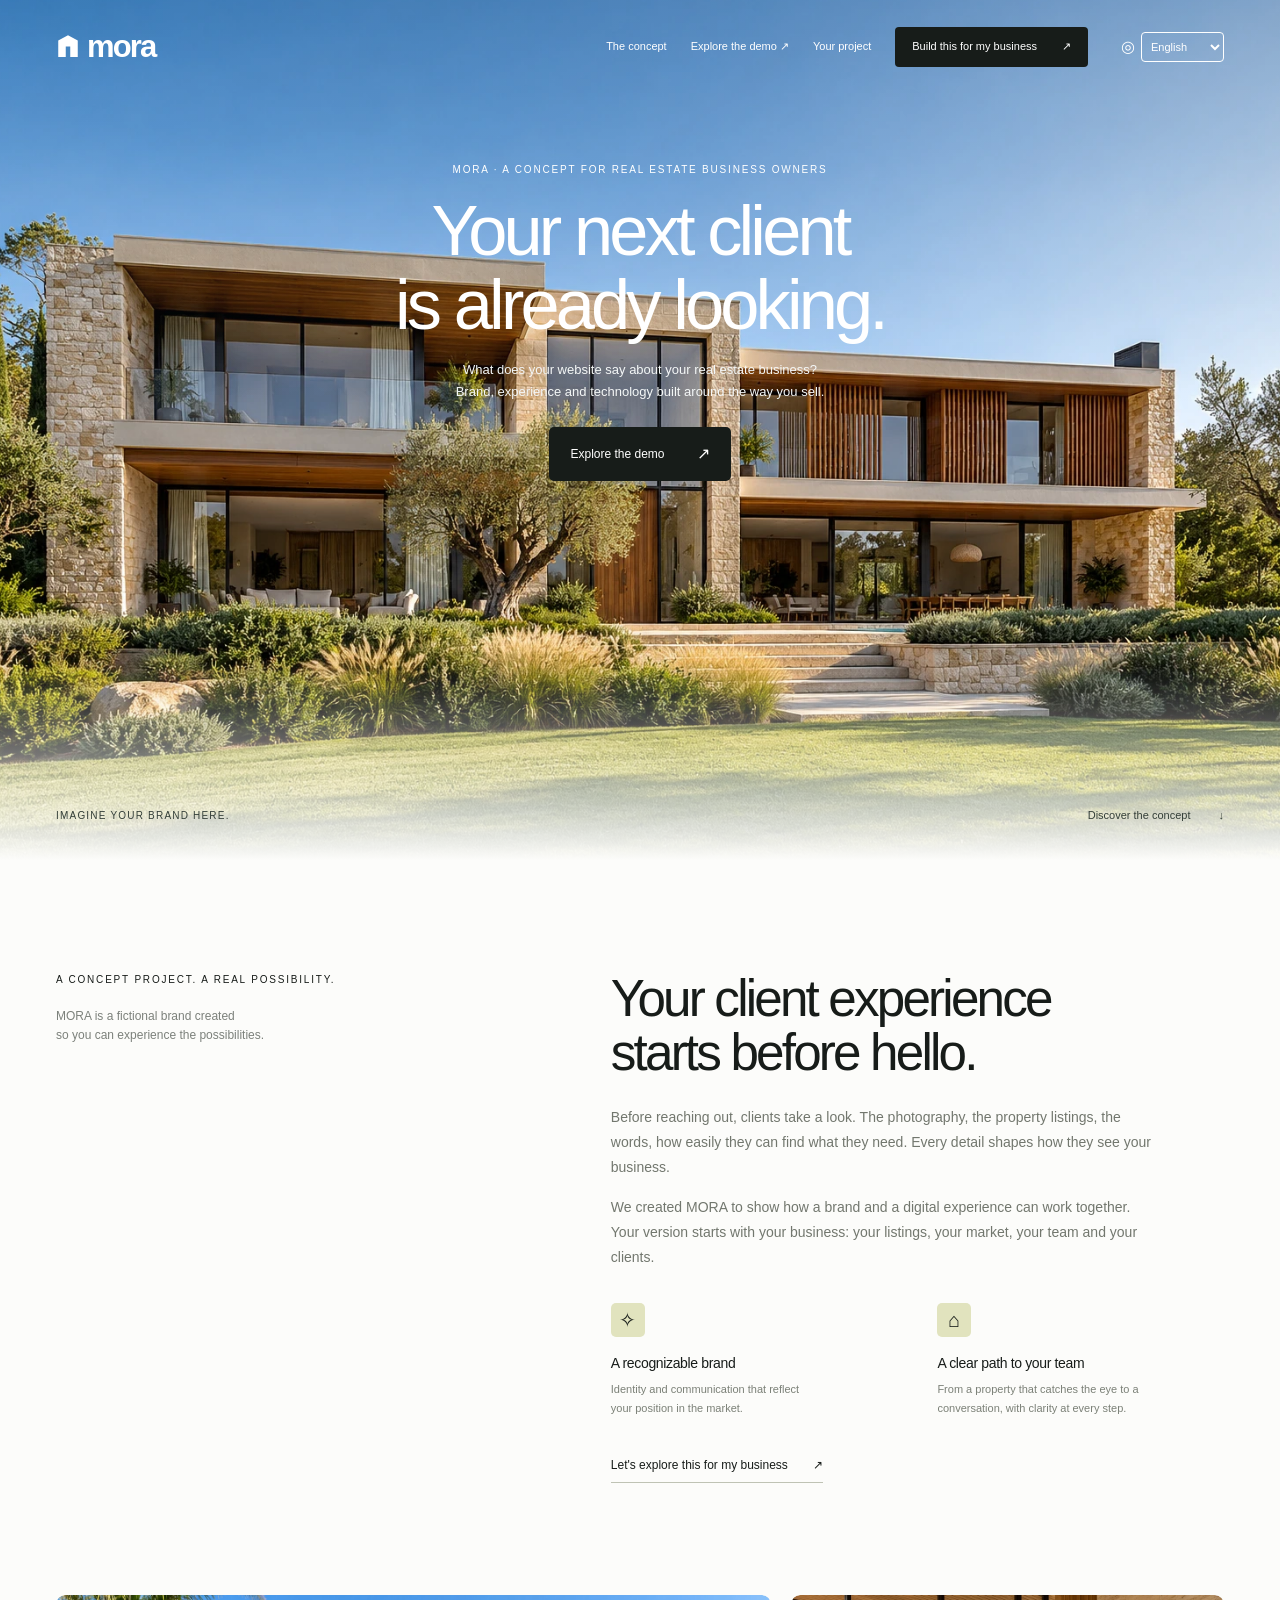
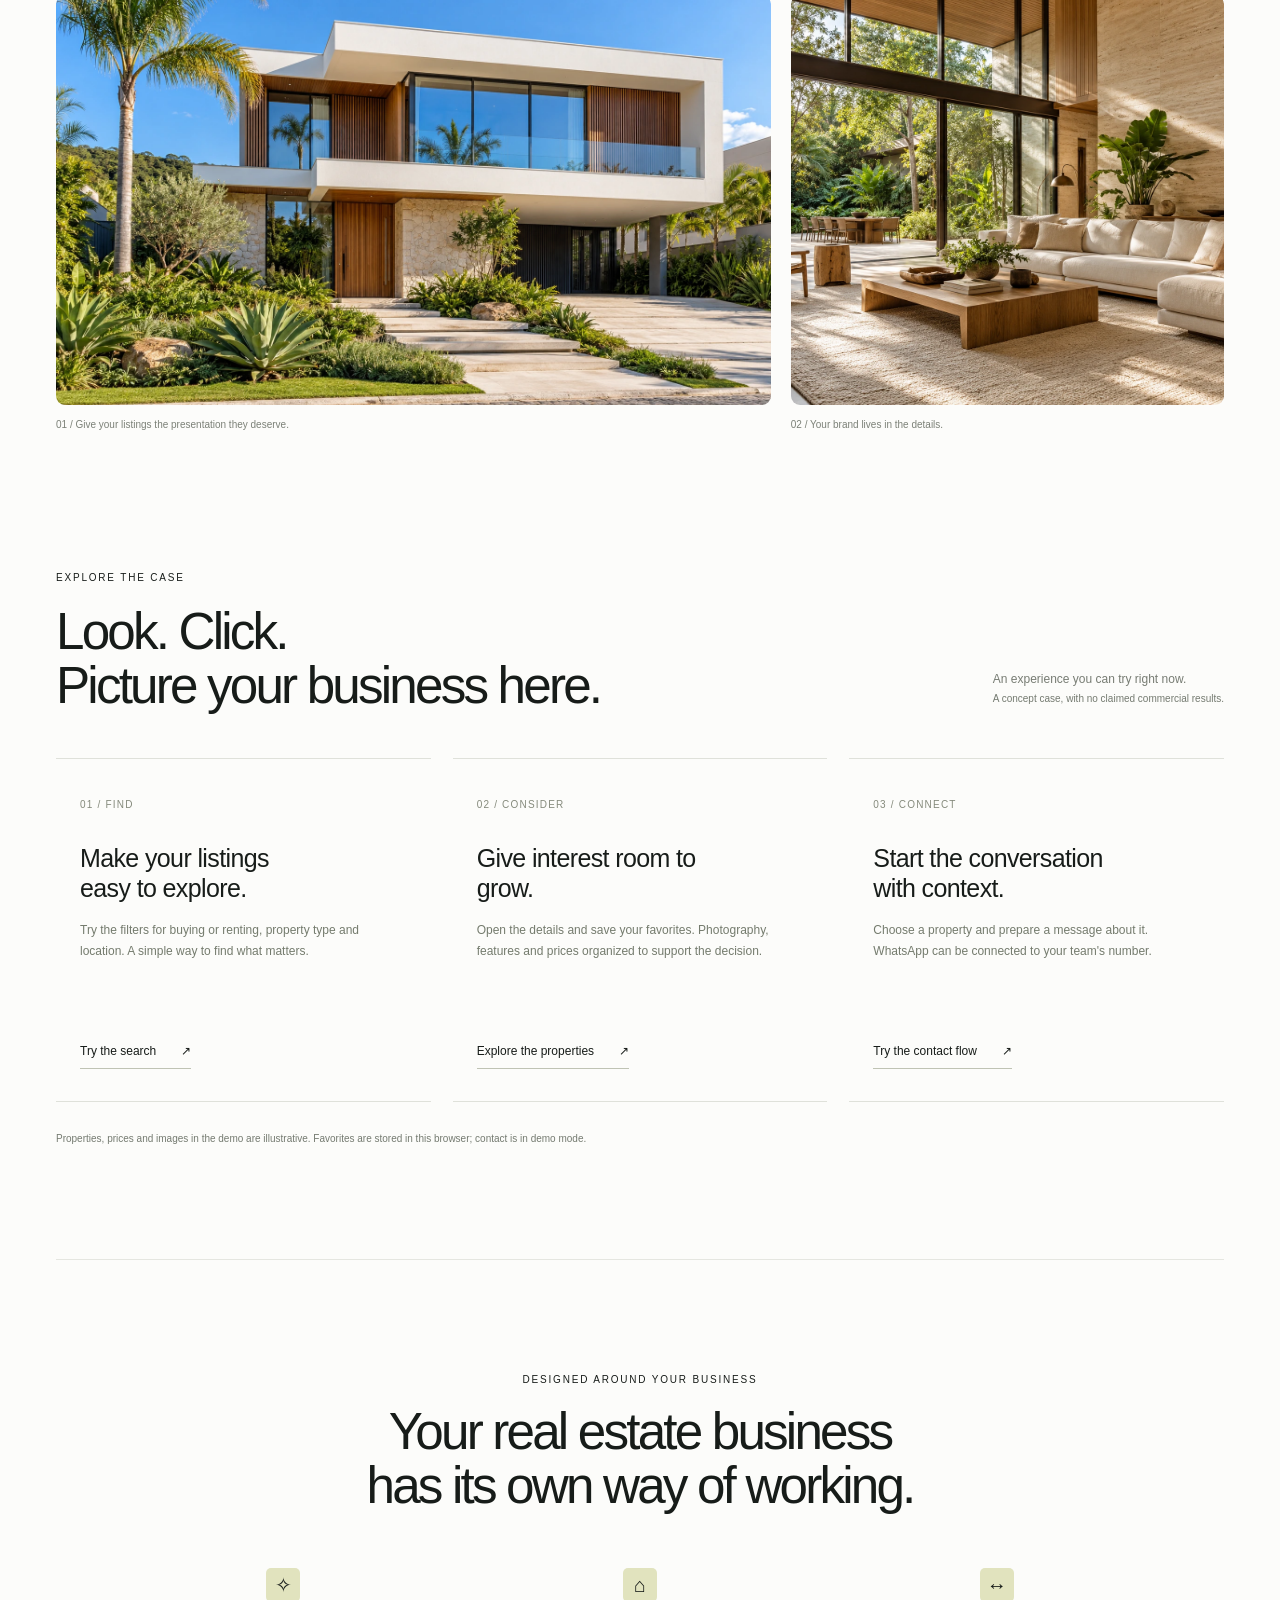
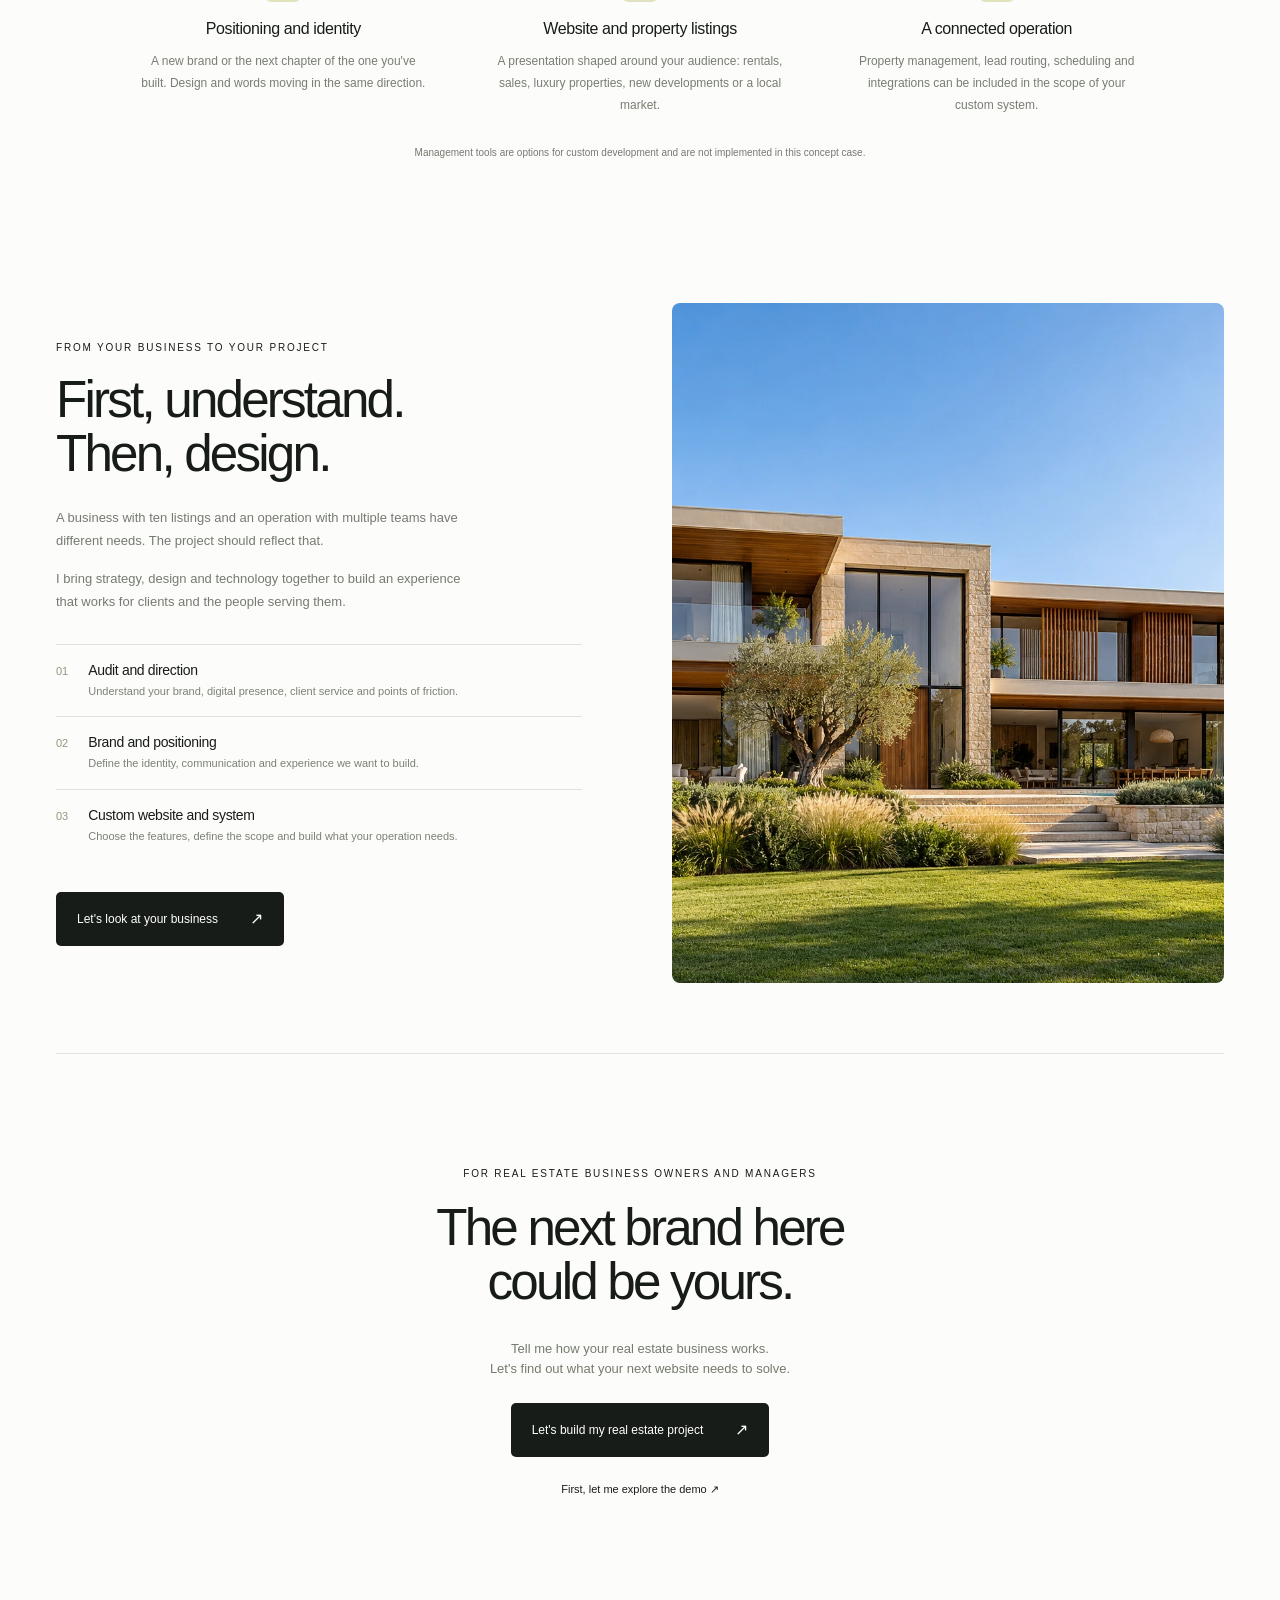
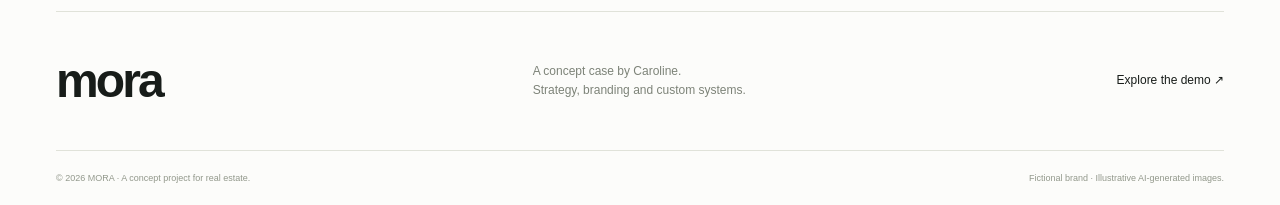
==== commit 3f8d9e46: "Make English the default and add persistent English/Portuguese language selection" ====
--- a/index.html
+++ b/index.html
@@ -1,50 +1,52 @@
 <!doctype html>
-<html lang="pt-BR">
+<html lang="en">
 <head>
   <meta charset="UTF-8"><meta name="viewport" content="width=device-width, initial-scale=1">
-  <meta name="description" content="MORA — Case demonstrativo de marca e site personalizado para imobiliárias. Explore a experiência e imagine sua empresa aqui.">
+  <meta name="description" content="MORA — A concept case for real estate branding and custom websites. Explore the experience and imagine your business here.">
   <meta name="theme-color" content="#f8f9f6">
-  <title>MORA — Um novo endereço para a sua imobiliária</title>
+  <title>MORA — A new address for your real estate business</title>
   <link rel="icon" href="assets/favicon.svg" type="image/svg+xml">
   <link rel="stylesheet" href="styles.css">
   <link rel="stylesheet" href="motion.css">
+  <script src="languages.js" defer></script>
   <script src="config.js" defer></script><script src="case.js" defer></script>
   <script src="motion.js" defer></script>
 </head>
 <body>
-  <a class="skip" href="#imoveis">Ir para o case</a>
+  <a class="skip" href="#imoveis">Skip to the case study</a>
   <header class="hero" id="inicio">
-    <img class="hero-photo" src="assets/casa-horizonte.webp" alt="Casa contemporânea de pedra e madeira, rodeada por um jardim" fetchpriority="high" width="1536" height="1024">
+    <img class="hero-photo" src="assets/casa-horizonte.webp" alt="A contemporary stone and timber house surrounded by a garden" fetchpriority="high" width="1536" height="1024">
     <div class="hero-shade"></div>
-    <nav class="nav wrap" aria-label="Menu principal">
-      <a href="#inicio" class="brand" aria-label="Mora início"><svg viewBox="0 0 32 36" aria-hidden="true"><path d="M3 32V10L16 3l13 7v22H19V18h-6v14Z"/></svg>mora</a>
+    <nav class="nav wrap" aria-label="Main navigation">
+      <a href="#inicio" class="brand" aria-label="Mora home"><svg viewBox="0 0 32 36" aria-hidden="true"><path d="M3 32V10L16 3l13 7v22H19V18h-6v14Z"/></svg>mora</a>
       <button class="menu-toggle" aria-expanded="false" aria-controls="nav-links">Menu <span>☰</span></button>
-      <div class="nav-links" id="nav-links"><a href="#essencia">O conceito</a><a href="demo.html">Explore a demonstração ↗</a><a href="#caminho">Seu projeto</a><button class="nav-contact" data-contact>Quero para minha imobiliária <span>↗</span></button></div>
+      <div class="nav-links" id="nav-links"><a href="#essencia">The concept</a><a href="demo.html">Explore the demo ↗</a><a href="#caminho">Your project</a><button class="nav-contact" data-contact>Build this for my business <span>↗</span></button></div>
+      <label class="language-picker"><span aria-hidden="true">◎</span><select id="language-select" aria-label="Language"><option value="en">English</option><option value="pt">Português</option></select></label>
     </nav>
-    <div class="hero-copy"><p class="eyebrow">MORA · UM CASE PARA QUEM DIRIGE IMOBILIÁRIAS</p><h1>Seu próximo cliente<br>já está olhando.</h1><p>O que o site da sua imobiliária mostra sobre ela?<br class="desktop"> Marca, experiência e tecnologia alinhadas ao seu jeito de vender.</p><a class="button black" href="demo.html">Explore a demonstração <span>↗</span></a></div>
-    <div class="hero-bottom wrap"><span>IMAGINE A SUA MARCA AQUI.</span><a href="#essencia">Conheça a ideia <span>↓</span></a></div>
+    <div class="hero-copy"><p class="eyebrow">MORA · A CONCEPT FOR REAL ESTATE BUSINESS OWNERS</p><h1>Your next client<br>is already looking.</h1><p>What does your website say about your real estate business?<br class="desktop"> Brand, experience and technology built around the way you sell.</p><a class="button black" href="demo.html">Explore the demo <span>↗</span></a></div>
+    <div class="hero-bottom wrap"><span>IMAGINE YOUR BRAND HERE.</span><a href="#essencia">Discover the concept <span>↓</span></a></div>
   </header>
   <main>
     <section class="intro wrap section" id="essencia">
-      <div><p class="eyebrow">UM PROJETO CONCEITO. UMA POSSIBILIDADE REAL.</p><p class="small-note">MORA é uma marca fictícia criada<br>para você experimentar a solução.</p></div>
-      <div><h2>O seu atendimento<br>começa antes do olá.</h2><p class="intro-text">Antes de chamar sua equipe, o cliente observa. As fotos, a organização dos imóveis, as palavras, a facilidade de encontrar o que procura. Cada detalhe ajuda a construir a percepção da sua imobiliária.</p><p class="intro-text" style="margin-top:15px">Criamos a MORA para mostrar como marca e experiência digital podem trabalhar juntas. A sua versão começa pela realidade do seu negócio: sua carteira, sua região, sua equipe e seus clientes.</p>
-        <div class="intro-features"><div><span class="icon">✧</span><h3>Uma marca reconhecível</h3><p>Identidade e comunicação coerentes com o posicionamento da sua imobiliária.</p></div><div><span class="icon">⌂</span><h3>Um caminho até sua equipe</h3><p>Do interesse no imóvel à conversa, com uma experiência clara em cada etapa.</p></div></div>
-        <button class="text-link" data-contact>Quero pensar minha imobiliária assim <span>↗</span></button>
+      <div><p class="eyebrow">A CONCEPT PROJECT. A REAL POSSIBILITY.</p><p class="small-note">MORA is a fictional brand created<br>so you can experience the possibilities.</p></div>
+      <div><h2>Your client experience<br>starts before hello.</h2><p class="intro-text">Before reaching out, clients take a look. The photography, the property listings, the words, how easily they can find what they need. Every detail shapes how they see your business.</p><p class="intro-text" style="margin-top:15px">We created MORA to show how a brand and a digital experience can work together. Your version starts with your business: your listings, your market, your team and your clients.</p>
+        <div class="intro-features"><div><span class="icon">✧</span><h3>A recognizable brand</h3><p>Identity and communication that reflect your position in the market.</p></div><div><span class="icon">⌂</span><h3>A clear path to your team</h3><p>From a property that catches the eye to a conversation, with clarity at every step.</p></div></div>
+        <button class="text-link" data-contact>Let's explore this for my business <span>↗</span></button>
       </div>
     </section>
-    <section class="editorial wrap" aria-label="Inspiração para morar"><figure class="editorial-main"><img src="assets/casa-jardim.webp" alt="Fachada branca de uma casa com janelas amplas e paisagismo" loading="lazy" width="1536" height="1024"><figcaption>01 / Sua carteira merece uma boa apresentação.</figcaption></figure><figure><img src="assets/interior.webp" alt="Sala de estar iluminada com sofá de linho e vista para o jardim" loading="lazy" width="1536" height="1024"><figcaption>02 / Sua marca aparece nos detalhes.</figcaption></figure></section>
-    <section class="listings section" id="imoveis"><div class="wrap"><div class="section-heading"><div><p class="eyebrow">EXPLORE O CASE</p><h2>Veja. Clique.<br>Imagine sua imobiliária.</h2></div><p>Uma experiência que você pode testar agora.<br><span class="demo-note">Case conceitual, sem resultados comerciais atribuídos.</span></p></div>
+    <section class="editorial wrap" aria-label="Architectural inspiration"><figure class="editorial-main"><img src="assets/casa-jardim.webp" alt="A white house with large windows and landscaped grounds" loading="lazy" width="1536" height="1024"><figcaption>01 / Give your listings the presentation they deserve.</figcaption></figure><figure><img src="assets/interior.webp" alt="A bright living room with a linen sofa and garden views" loading="lazy" width="1536" height="1024"><figcaption>02 / Your brand lives in the details.</figcaption></figure></section>
+    <section class="listings section" id="imoveis"><div class="wrap"><div class="section-heading"><div><p class="eyebrow">EXPLORE THE CASE</p><h2>Look. Click.<br>Picture your business here.</h2></div><p>An experience you can try right now.<br><span class="demo-note">A concept case, with no claimed commercial results.</span></p></div>
       <div class="case-grid">
-        <a class="case-feature" href="demo.html#imoveis"><span class="case-number">01 / ENCONTRAR</span><h3>A carteira ganha clareza.</h3><p>Teste os filtros por compra ou aluguel, tipo de imóvel e localização. Uma forma simples de chegar ao que interessa.</p><span class="text-link">Testar a busca <span>↗</span></span></a>
-        <a class="case-feature" href="demo.html#imoveis"><span class="case-number">02 / CONSIDERAR</span><h3>O interesse tem espaço.</h3><p>Abra os detalhes e salve seus favoritos. Fotos, características e valores organizados para apoiar a escolha.</p><span class="text-link">Explorar os imóveis <span>↗</span></span></a>
-        <a class="case-feature" href="demo.html#imoveis"><span class="case-number">03 / CONVERSAR</span><h3>A conversa começa com contexto.</h3><p>Selecione um imóvel e prepare uma mensagem sobre ele. O WhatsApp pode ser conectado ao número da sua equipe.</p><span class="text-link">Experimentar o contato <span>↗</span></span></a>
-      </div><p class="demo-note case-footnote">A demonstração usa imóveis, valores e imagens ilustrativos. Favoritos ficam neste navegador; o atendimento está em modo demonstrativo.</p>
+        <a class="case-feature" href="demo.html#imoveis"><span class="case-number">01 / FIND</span><h3>Make your listings easy to explore.</h3><p>Try the filters for buying or renting, property type and location. A simple way to find what matters.</p><span class="text-link">Try the search <span>↗</span></span></a>
+        <a class="case-feature" href="demo.html#imoveis"><span class="case-number">02 / CONSIDER</span><h3>Give interest room to grow.</h3><p>Open the details and save your favorites. Photography, features and prices organized to support the decision.</p><span class="text-link">Explore the properties <span>↗</span></span></a>
+        <a class="case-feature" href="demo.html#imoveis"><span class="case-number">03 / CONNECT</span><h3>Start the conversation with context.</h3><p>Choose a property and prepare a message about it. WhatsApp can be connected to your team's number.</p><span class="text-link">Try the contact flow <span>↗</span></span></a>
+      </div><p class="demo-note case-footnote">Properties, prices and images in the demo are illustrative. Favorites are stored in this browser; contact is in demo mode.</p>
     </div></section>
-    <section class="why wrap section"><p class="eyebrow">DESENHADO PARA O SEU NEGÓCIO</p><h2>A sua imobiliária<br>tem um jeito próprio.</h2><div class="why-grid"><div><span class="icon">✧</span><h3>Posicionamento e identidade</h3><p>Uma marca nova ou a evolução da que você já construiu. Visual e palavras com a mesma direção.</p></div><div><span class="icon">⌂</span><h3>Site e carteira de imóveis</h3><p>A apresentação acompanha o seu público: locação, venda, alto padrão, lançamentos ou atuação de bairro.</p></div><div><span class="icon">↔</span><h3>Uma operação conectada</h3><p>Cadastro de imóveis, distribuição de contatos, agenda e integrações podem entrar no escopo do seu sistema.</p></div></div><p class="demo-note case-footnote">Os recursos de gestão são possibilidades de desenvolvimento sob medida e não estão implementados neste case.</p></section>
-    <section class="story wrap" id="caminho"><div class="story-copy"><p class="eyebrow">DO SEU CENÁRIO AO SEU PROJETO</p><h2>Primeiro, entender.<br>Depois, desenhar.</h2><p>Uma imobiliária com dez imóveis e uma operação com várias equipes têm necessidades diferentes. O projeto precisa refletir isso.</p><p>Meu trabalho conecta estratégia, design e tecnologia para construir uma experiência que faça sentido para quem compra e para quem atende.</p><ol class="steps"><li><span>01</span><div><h3>Auditoria e direção</h3><p>Entender marca, presença digital, atendimento e pontos de atrito.</p></div></li><li><span>02</span><div><h3>Marca e posicionamento</h3><p>Definir identidade, comunicação e a experiência que queremos construir.</p></div></li><li><span>03</span><div><h3>Site e sistema personalizado</h3><p>Escolher os recursos, organizar o escopo e desenvolver o que sua operação precisa.</p></div></li></ol><button class="button black" data-contact>Vamos olhar para o seu negócio <span>↗</span></button></div><img src="assets/casa-horizonte.webp" alt="Arquitetura contemporânea usada na demonstração MORA" loading="lazy" width="1536" height="1024"></section>
-    <section class="cta wrap section"><p class="eyebrow">PARA PROPRIETÁRIOS E GESTORES DE IMOBILIÁRIAS</p><h2>A próxima marca aqui<br>pode ser a sua.</h2><p class="case-cta-text">Conte como sua imobiliária funciona.<br>Vamos identificar o que o seu próximo site precisa resolver.</p><button class="button black" data-contact>Quero um projeto para minha imobiliária <span>↗</span></button><a class="case-secondary" href="demo.html">Antes, quero explorar a demonstração ↗</a></section>
+    <section class="why wrap section"><p class="eyebrow">DESIGNED AROUND YOUR BUSINESS</p><h2>Your real estate business<br>has its own way of working.</h2><div class="why-grid"><div><span class="icon">✧</span><h3>Positioning and identity</h3><p>A new brand or the next chapter of the one you've built. Design and words moving in the same direction.</p></div><div><span class="icon">⌂</span><h3>Website and property listings</h3><p>A presentation shaped around your audience: rentals, sales, luxury properties, new developments or a local market.</p></div><div><span class="icon">↔</span><h3>A connected operation</h3><p>Property management, lead routing, scheduling and integrations can be included in the scope of your custom system.</p></div></div><p class="demo-note case-footnote">Management tools are options for custom development and are not implemented in this concept case.</p></section>
+    <section class="story wrap" id="caminho"><div class="story-copy"><p class="eyebrow">FROM YOUR BUSINESS TO YOUR PROJECT</p><h2>First, understand.<br>Then, design.</h2><p>A business with ten listings and an operation with multiple teams have different needs. The project should reflect that.</p><p>I bring strategy, design and technology together to build an experience that works for clients and the people serving them.</p><ol class="steps"><li><span>01</span><div><h3>Audit and direction</h3><p>Understand your brand, digital presence, client service and points of friction.</p></div></li><li><span>02</span><div><h3>Brand and positioning</h3><p>Define the identity, communication and experience we want to build.</p></div></li><li><span>03</span><div><h3>Custom website and system</h3><p>Choose the features, define the scope and build what your operation needs.</p></div></li></ol><button class="button black" data-contact>Let's look at your business <span>↗</span></button></div><img src="assets/casa-horizonte.webp" alt="Contemporary architecture featured in the MORA demo" loading="lazy" width="1536" height="1024"></section>
+    <section class="cta wrap section"><p class="eyebrow">FOR REAL ESTATE BUSINESS OWNERS AND MANAGERS</p><h2>The next brand here<br>could be yours.</h2><p class="case-cta-text">Tell me how your real estate business works.<br>Let's find out what your next website needs to solve.</p><button class="button black" data-contact>Let's build my real estate project <span>↗</span></button><a class="case-secondary" href="demo.html">First, let me explore the demo ↗</a></section>
   </main>
-  <footer class="wrap"><div class="footer-top"><a class="brand" href="#inicio">mora</a><p>Um case por Caroline.<br>Estratégia, branding e sistemas personalizados.</p><a href="demo.html">Explore a demonstração ↗</a></div><div class="footer-bottom"><span>© <span id="year"></span> MORA · Projeto conceito para o setor imobiliário.</span><span>Marca fictícia · Imagens ilustrativas geradas por IA.</span></div></footer>
-  <dialog id="contact-dialog" aria-labelledby="contact-title"><button class="close" data-close aria-label="Fechar contato">×</button><div class="dialog-body"><p class="eyebrow">VAMOS CONVERSAR</p><h2 id="contact-title">Vamos falar sobre<br>a sua imobiliária.</h2><form id="contact-form"><label>Seu nome<input name="name" autocomplete="name" required maxlength="100" placeholder="Seu nome e o nome da imobiliária"></label><label>O que você procura?<textarea name="message" required rows="4" maxlength="2000" placeholder="Conte sua região, como sua equipe trabalha e o que você quer melhorar."></textarea></label><p id="contact-note" class="demo-note"></p><button class="button black" type="submit" id="contact-submit">Preparar mensagem ↗</button><p id="contact-status" role="status"></p><textarea id="prepared-message" aria-label="Mensagem preparada para copiar" rows="5" readonly hidden></textarea></form></div></dialog>
+  <footer class="wrap"><div class="footer-top"><a class="brand" href="#inicio">mora</a><p>A concept case by Caroline.<br>Strategy, branding and custom systems.</p><a href="demo.html">Explore the demo ↗</a></div><div class="footer-bottom"><span>© <span id="year"></span> MORA · A concept project for real estate.</span><span>Fictional brand · Illustrative AI-generated images.</span></div></footer>
+  <dialog id="contact-dialog" aria-labelledby="contact-title"><button class="close" data-close aria-label="Close contact form">×</button><div class="dialog-body"><p class="eyebrow">LET'S TALK</p><h2 id="contact-title">Let's talk about<br>your real estate business.</h2><form id="contact-form"><label>Your name<input name="name" autocomplete="name" required maxlength="100" placeholder="Your name and your real estate business"></label><label>What are you looking for?<textarea name="message" required rows="4" maxlength="2000" placeholder="Tell me about your market, your team and what you'd like to improve."></textarea></label><p id="contact-note" class="demo-note"></p><button class="button black" type="submit" id="contact-submit">Prepare message ↗</button><p id="contact-status" role="status"></p><textarea id="prepared-message" aria-label="Prepared message to copy" rows="5" readonly hidden></textarea></form></div></dialog>
 </body>
 </html>
--- a/motion.css
+++ b/motion.css
@@ -17,3 +17,5 @@
 @keyframes mora-backdrop{from{opacity:0}to{opacity:1}}
 @media(max-width:700px){.hero-photo{transform:scale(1.025)}.nav-links.open{animation:mora-dialog .25s ease-out}}
 @media(prefers-reduced-motion:reduce){.hero-photo{transform:none}.property,.editorial img,.button span,.text-link span,.nav-contact span,.favorite,.nav-links>a::after{transition:none!important;animation:none!important}.property:hover,.editorial figure:hover img,.button:hover span,.text-link:hover span,.nav-contact:hover span{transform:none}dialog[open],dialog[open]::backdrop,.nav-links.open{animation:none!important}}
+
+.language-picker{display:flex;flex-direction:row;align-items:center;gap:6px;color:inherit;flex-shrink:0;margin-left:18px}.language-picker>span{font-size:16px}.language-picker select{font-size:11px;color:inherit;border:1px solid currentColor;border-radius:4px;padding:7px 5px;background:transparent;max-width:110px;cursor:pointer}.language-picker option{color:#171c19;background:#fcfcfa}.nav{gap:15px}.nav-links{margin-left:auto;gap:24px}@media(max-width:1000px){.nav-links{gap:14px}.nav-links a,.nav-contact{font-size:10px}.language-picker{margin-left:0}}@media(max-width:700px){.nav{gap:12px}.menu-toggle{margin-left:auto}.language-picker select{font-size:11px;padding:6px 3px}.language-picker>span{display:none}.nav-links{margin-left:0}}
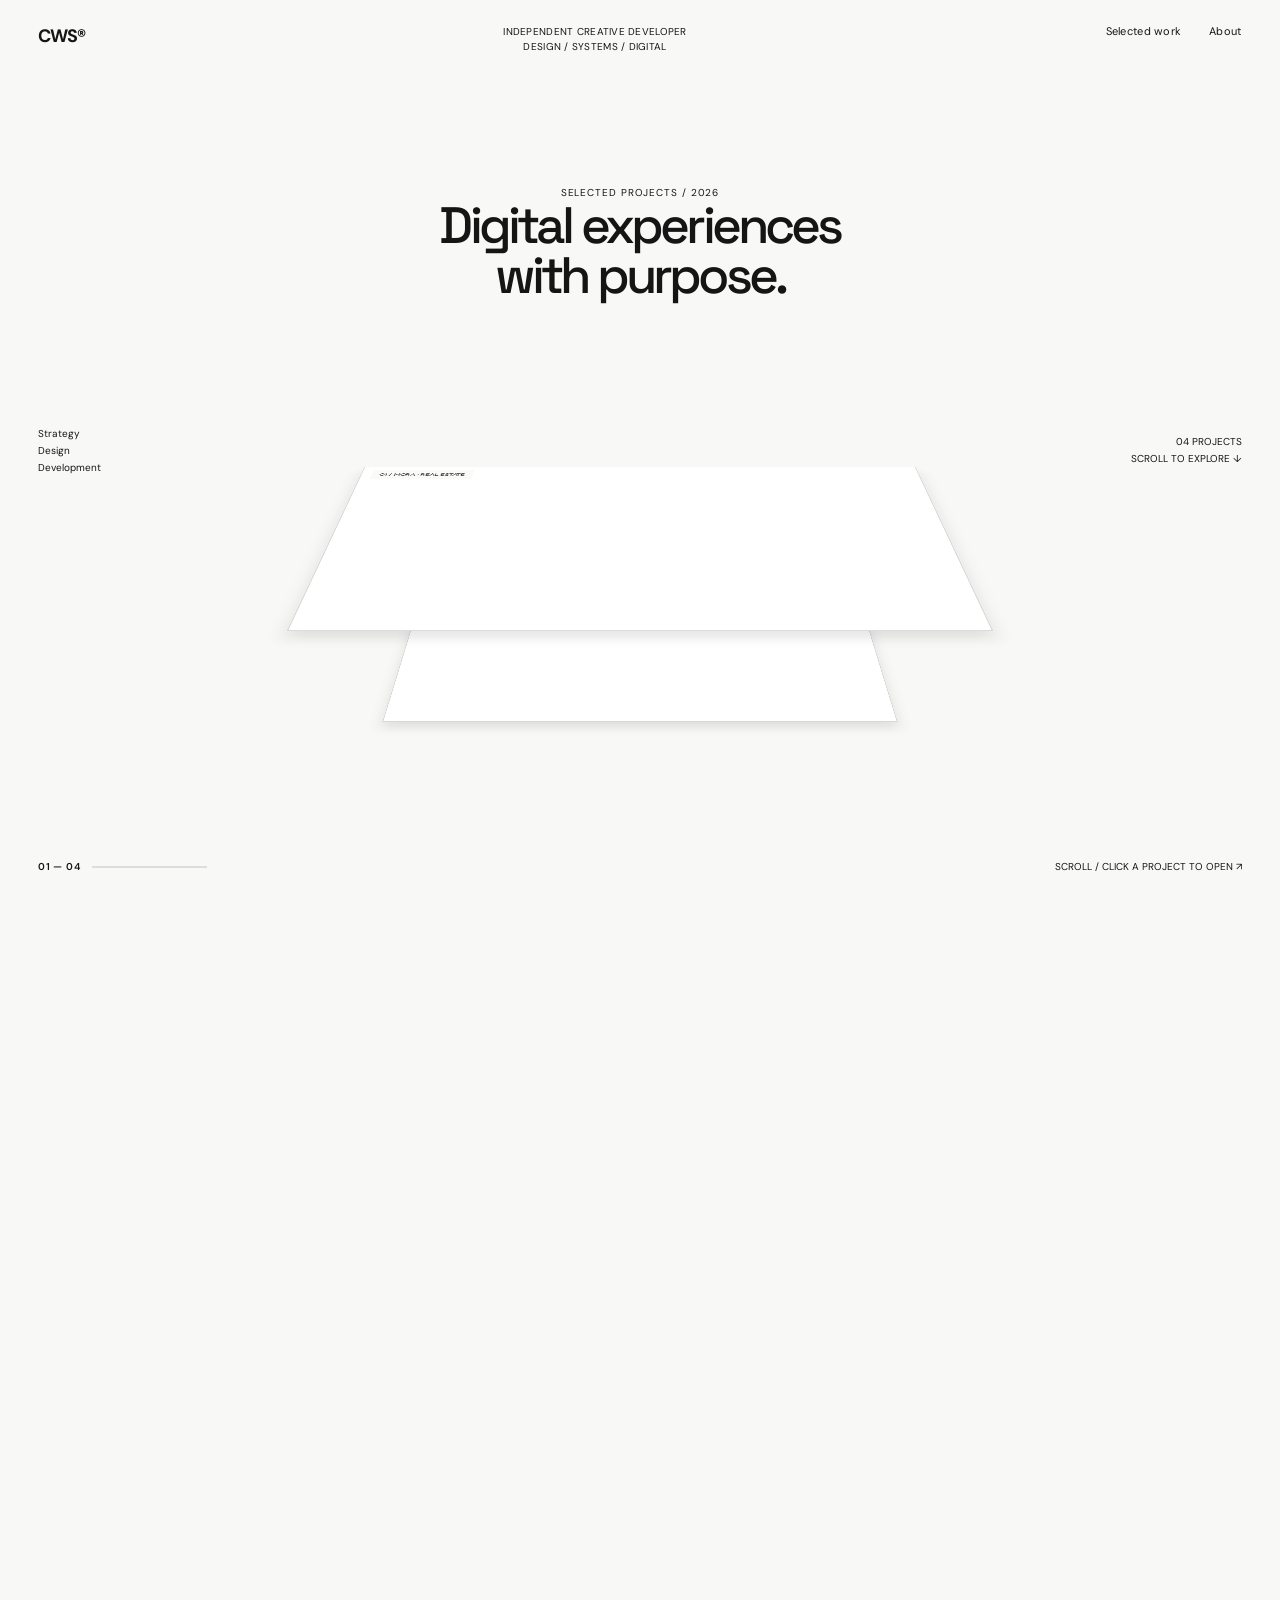
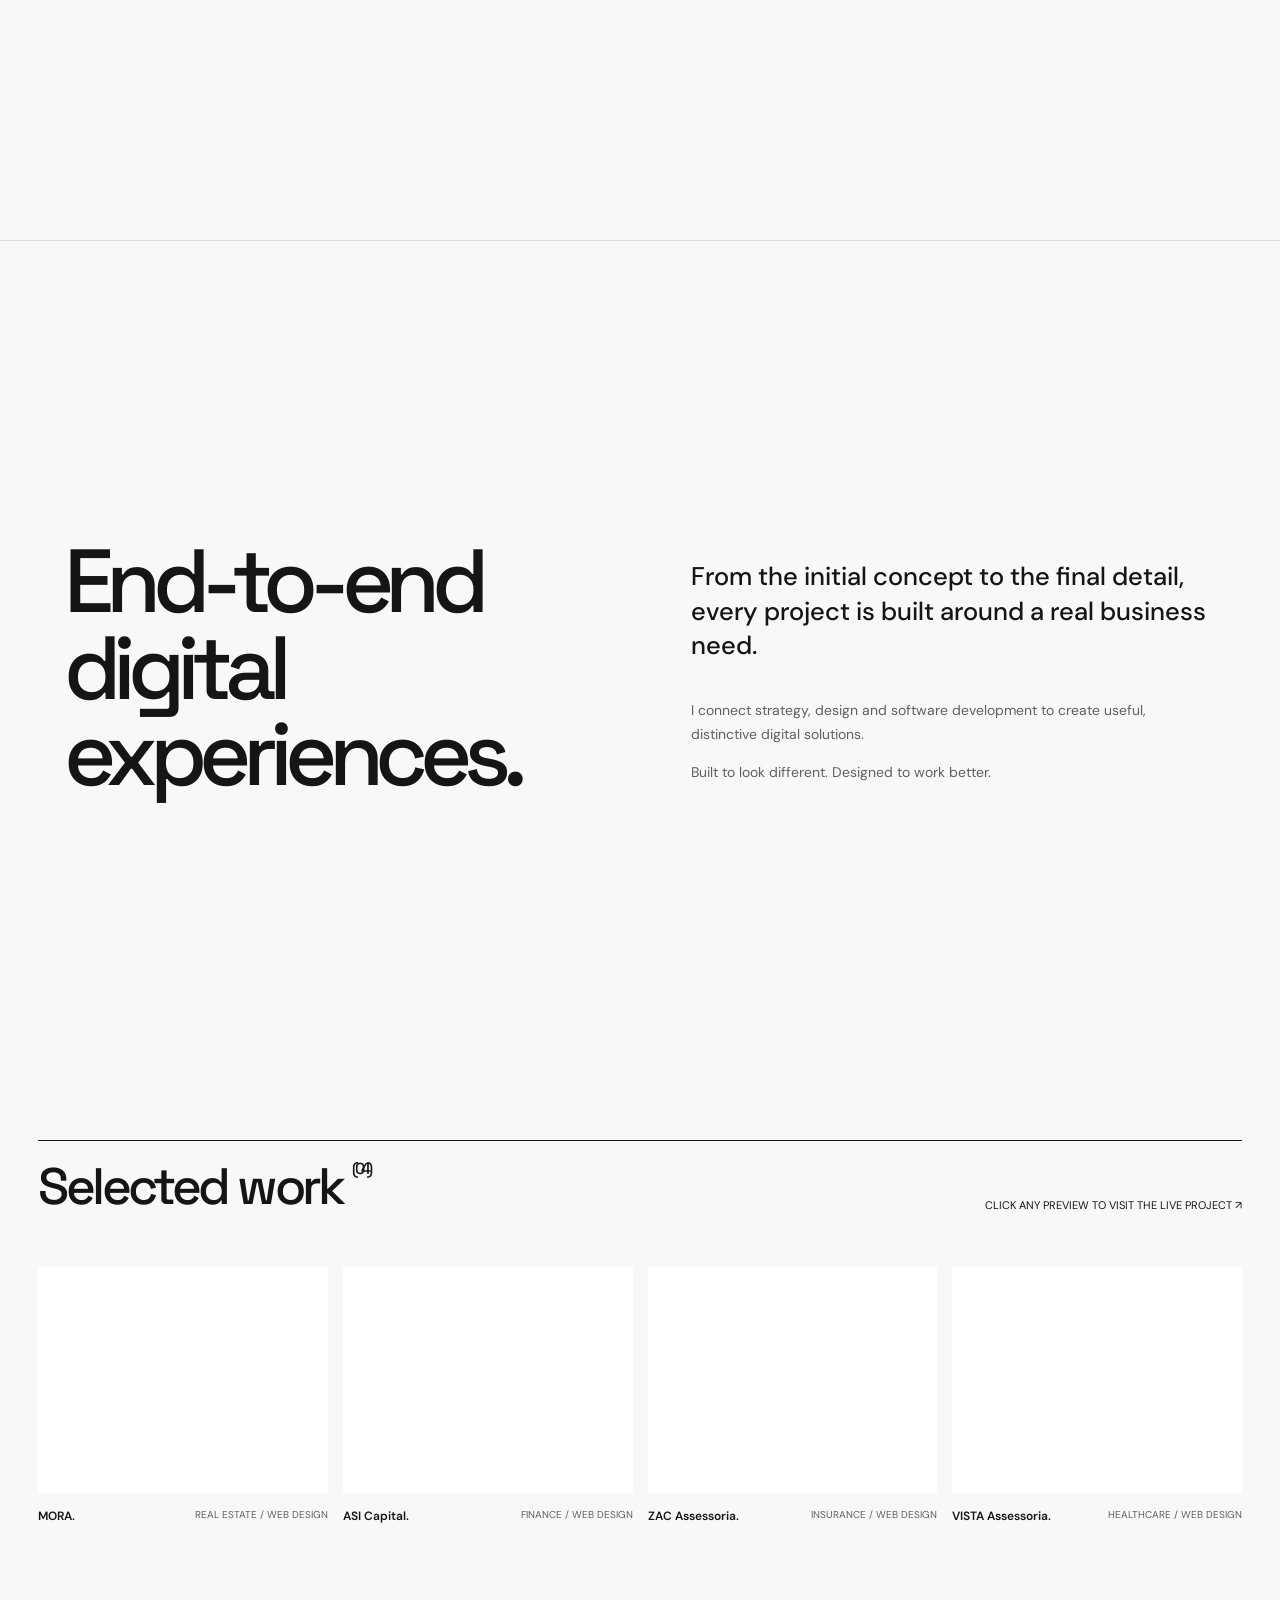
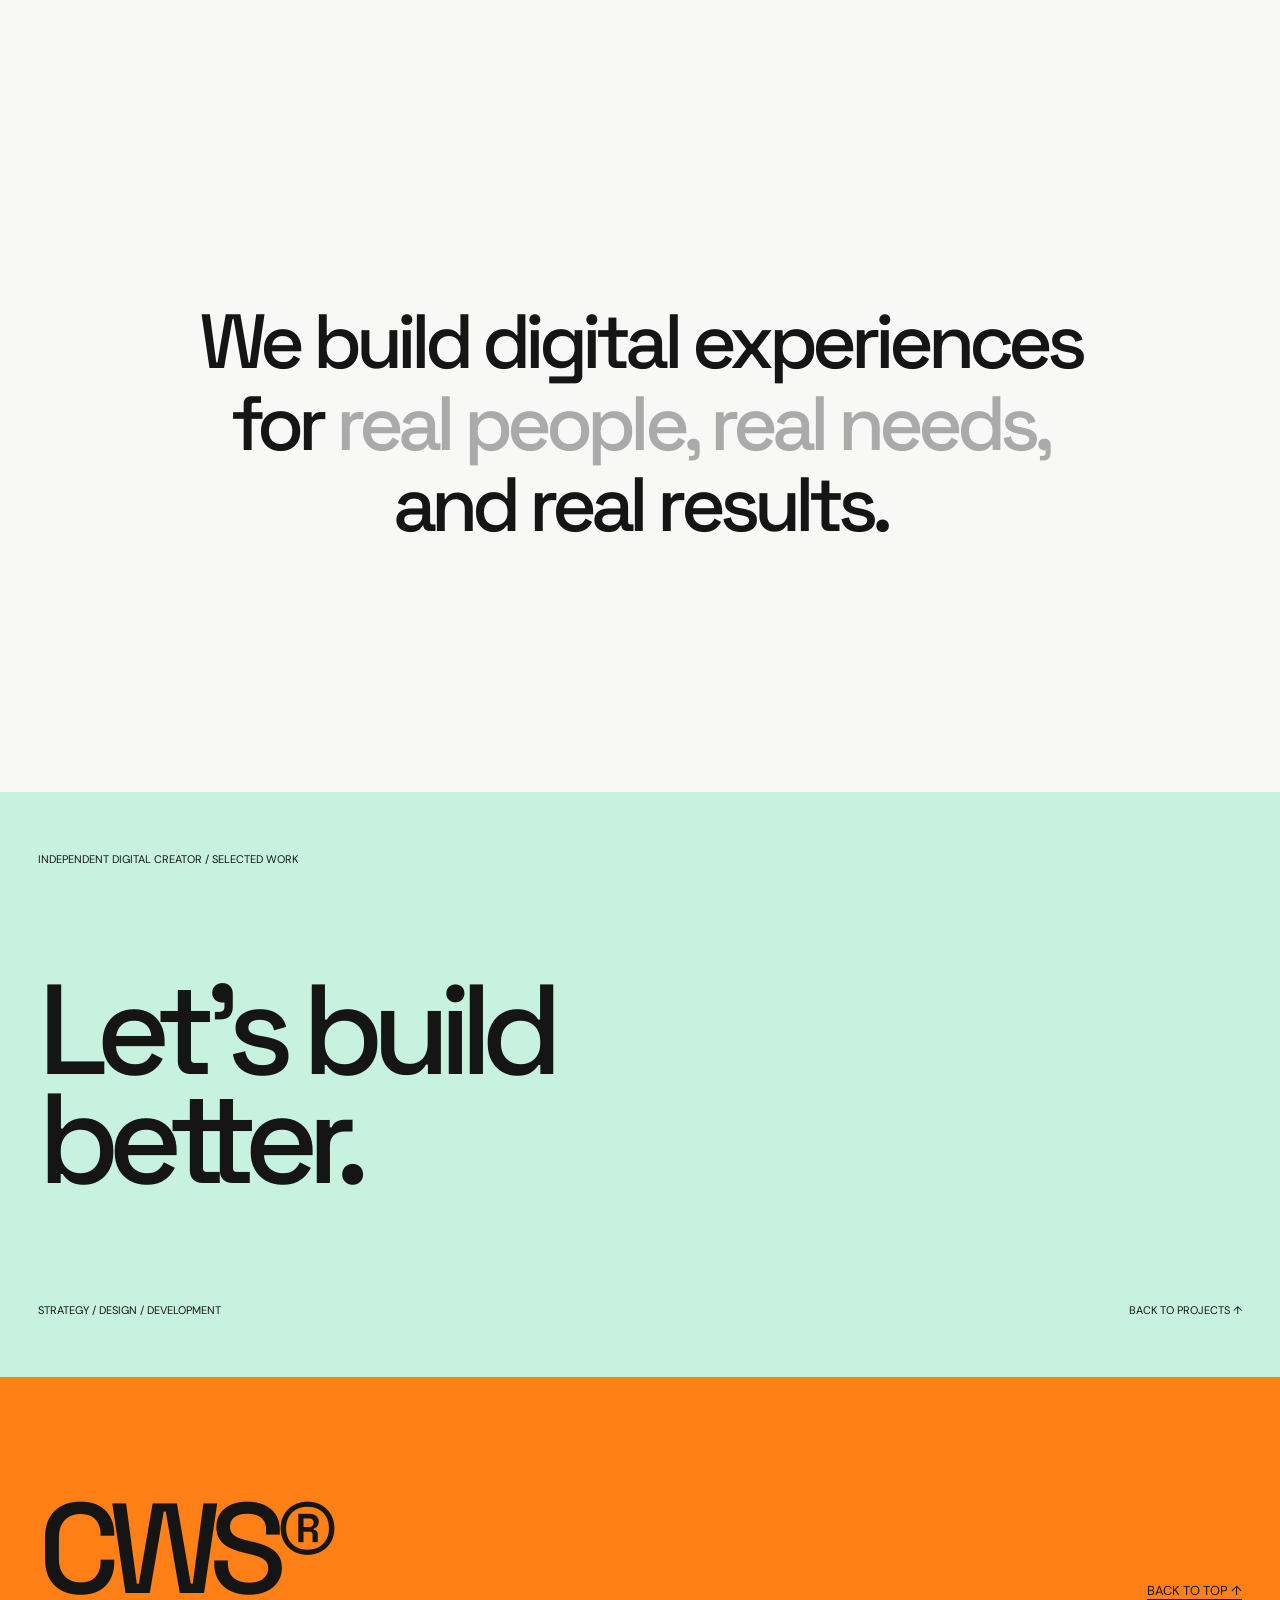
==== commit 216e209d: "Add files via upload" ====
--- a/index.html
+++ b/index.html
@@ -1,52 +1,92 @@
 <!doctype html>
 <html lang="en">
 <head>
-  <meta charset="UTF-8"><meta name="viewport" content="width=device-width, initial-scale=1">
-  <meta name="description" content="MORA — A concept case for real estate branding and custom websites. Explore the experience and imagine your business here.">
-  <meta name="theme-color" content="#f8f9f6">
-  <title>MORA — A new address for your real estate business</title>
-  <link rel="icon" href="assets/favicon.svg" type="image/svg+xml">
-  <link rel="stylesheet" href="styles.css">
-  <link rel="stylesheet" href="motion.css">
-  <script src="languages.js" defer></script>
-  <script src="config.js" defer></script><script src="case.js" defer></script>
-  <script src="motion.js" defer></script>
+<meta charset="utf-8"><meta name="viewport" content="width=device-width,initial-scale=1"><meta name="theme-color" content="#f7f7f4">
+<title>Selected Work — Caroline Schimitez (Motion V5)</title>
+<link rel="preconnect" href="https://fonts.googleapis.com"><link rel="preconnect" href="https://fonts.gstatic.com" crossorigin>
+<link href="https://fonts.googleapis.com/css2?family=DM+Sans:wght@400;500;600;700&family=Space+Grotesk:wght@400;500;600&display=swap" rel="stylesheet">
+<style>
+:root{--bg:#f8f8f6;--ink:#151515;--sub:#60615d;--line:#dcdcd8;--lime:#c8fa63}
+*{box-sizing:border-box}html{scroll-behavior:auto}body{background:var(--bg);color:var(--ink);margin:0;font-family:'DM Sans',Arial,sans-serif;-webkit-font-smoothing:antialiased;overflow-x:hidden}a{color:inherit;text-decoration:none}button{font:inherit}::selection{background:var(--lime)}
+header{position:fixed;z-index:90;inset:0 0 auto;display:flex;align-items:flex-start;justify-content:space-between;padding:24px clamp(18px,3vw,48px);font-size:11px;letter-spacing:.025em;pointer-events:none}header>*{pointer-events:auto}header .brand{font-weight:700;font-size:18px;letter-spacing:-.07em}header .center{text-align:center;font-size:10px;line-height:1.5}header nav{display:flex;gap:28px}header nav a:hover{text-decoration:underline}
+.hero-stack{height:560vh;position:relative}.stack-sticky{position:sticky;top:0;height:100svh;min-height:520px;overflow:hidden;perspective:1400px;isolation:isolate}.side-note{position:absolute;z-index:10;left:clamp(18px,3vw,48px);top:50%;transform:translateY(-50%);font-size:10px;line-height:1.7}.side-note.right{left:auto;right:clamp(18px,3vw,48px);text-align:right}.stack-label{position:absolute;z-index:10;top:20%;left:50%;transform:translateX(-50%);width:80%;text-align:center;pointer-events:none}.stack-label h1{margin:0;font:500 clamp(28px,4vw,55px)/.98 'Space Grotesk',sans-serif;letter-spacing:-.075em}.stack-label small{font-size:10px;letter-spacing:.09em}.stack-label{opacity:var(--headline-opacity,1)}
+.stack-scene{position:absolute;inset:0;transform-style:preserve-3d;pointer-events:none}.stack-card{position:absolute;top:50%;left:50%;width:min(62vw,780px);height:min(39vw,470px);min-width:300px;min-height:215px;background:#eee;border:1px solid rgba(0,0,0,.12);box-shadow:0 18px 22px rgba(0,0,0,.095);transform-origin:center center;transform-style:preserve-3d;overflow:hidden;will-change:transform,opacity;pointer-events:auto;backface-visibility:hidden}.stack-card:hover .view-site{opacity:1;transform:translateY(0)}.stack-card .frame{position:absolute;inset:0;background:#fff;overflow:hidden}.stack-card iframe{position:absolute;left:0;top:0;width:1440px;height:900px;border:0;pointer-events:none;transform-origin:top left;background:#fff}.stack-card .project-click{position:absolute;inset:0;z-index:2;display:flex;align-items:flex-end;justify-content:flex-end;padding:14px;cursor:pointer}.view-site{border-radius:100px;background:var(--lime);font-size:11px;font-weight:700;padding:11px 15px;opacity:0;transform:translateY(8px);transition:opacity .2s,transform .2s}.card-label{position:absolute;z-index:3;top:12px;left:14px;background:rgba(250,250,249,.95);padding:8px 11px;font-size:11px;letter-spacing:-.02em;pointer-events:none}.stack-bottom{position:absolute;bottom:27px;left:clamp(18px,3vw,48px);right:clamp(18px,3vw,48px);z-index:20;display:flex;justify-content:space-between;align-items:flex-end;font-size:10px}.stack-bottom .counter{font-weight:600;letter-spacing:.07em}.progress-track{width:115px;height:2px;background:#ddd;display:inline-block;margin-left:12px;vertical-align:middle}.progress-track i{display:block;height:100%;width:var(--bar-width,0%);background:#111}.scroll-label{text-align:right}
+.about{min-height:95svh;padding:clamp(100px,14vw,190px) clamp(25px,5vw,80px);display:grid;grid-template-columns:1fr 1fr;gap:8vw;align-content:center;border-top:1px solid var(--line)}.about h2{font:500 clamp(46px,7vw,110px)/.97 'Space Grotesk';letter-spacing:-.09em;margin:0;max-width:700px}.about-content{align-self:end}.about-content h3{font-size:clamp(19px,2vw,29px);font-weight:500;line-height:1.35;margin:0 0 35px}.about-content p{color:var(--sub);font-size:14px;line-height:1.7;max-width:460px}
+.work{padding:45px clamp(18px,3vw,48px) 130px}.work-heading{display:flex;justify-content:space-between;align-items:end;gap:30px;border-top:1px solid #111;padding:20px 0 55px}.work-heading h2{font:500 clamp(29px,4vw,56px)/1 'Space Grotesk';letter-spacing:-.07em;margin:0}.work-heading small{font-size:11px}.work-grid{display:grid;grid-template-columns:repeat(4,minmax(0,1fr));gap:15px}.work-item{min-width:0}.work-preview{aspect-ratio:1.28;position:relative;overflow:hidden;background:#e9e9e6}.work-preview iframe{position:absolute;left:0;top:0;width:1440px;height:900px;border:0;pointer-events:none;transform-origin:top left;background:white}.work-preview a{position:absolute;z-index:3;inset:0;display:flex;align-items:flex-end;justify-content:flex-end;padding:15px}.work-preview a span{font-size:12px;background:var(--lime);border-radius:40px;padding:12px 15px;transform:translateY(5px);opacity:0;transition:.3s}.work-preview:hover a span{transform:none;opacity:1}.work-item .meta{display:flex;justify-content:space-between;gap:10px;padding:15px 0 0;font-size:12px}.work-item .meta b{font-weight:600}.work-item .meta small{font-size:10px;color:var(--sub)}
+.statement{min-height:82svh;display:flex;align-items:center;justify-content:center;text-align:center;padding:90px 25px}.statement h2{font:500 clamp(35px,6vw,91px)/1.06 'Space Grotesk';max-width:990px;letter-spacing:-.078em;margin:0}.statement h2 span{color:#aaa}.footer-color{background:#c7f2df;padding:60px clamp(18px,3vw,48px);min-height:65svh;display:flex;flex-direction:column;justify-content:space-between}.footer-color h2{font:500 clamp(49px,10vw,155px)/.85 'Space Grotesk';letter-spacing:-.095em;margin:0}.footer-color .footline{display:flex;justify-content:space-between;gap:20px;font-size:11px}.closing-band{background:#ff8016;padding:65px clamp(18px,3vw,48px);min-height:32svh;display:flex;justify-content:space-between;align-items:flex-end}.closing-band strong{font:500 clamp(55px,10vw,160px)/.8 'Space Grotesk';letter-spacing:-.1em}.closing-band a{font-size:13px;border-bottom:1px solid}
+@media(max-width:850px){header .center{display:none}.side-note{display:none}.stack-card{width:80vw;height:51vw}.stack-label{top:18%}.about{grid-template-columns:1fr;gap:65px}.work-grid{grid-template-columns:1fr}.work-preview{aspect-ratio:1.7}.work-preview a span{opacity:1;transform:none}.closing-band{align-items:flex-start;flex-direction:column;gap:50px}}
+@media(max-width:550px){header{padding:20px 17px}header nav{gap:14px}.hero-stack{height:490vh}.stack-sticky{min-height:440px}.stack-card{width:88vw;height:62vw;min-width:0;min-height:0}.stack-label h1{font-size:35px}.stack-label{top:24%}.card-label{font-size:9px;padding:5px 8px}.stack-bottom{left:18px;right:18px}.stack-bottom .scroll-label{font-size:9px}.about{padding:130px 20px}.work{padding-left:16px;padding-right:16px}.statement{min-height:70svh}.footer-color{min-height:55svh}}
+@media(prefers-reduced-motion:reduce){.stack-card{will-change:auto}.view-site,.work-preview a span{transition:none}}
+
+/* Optimized self-hosted excerpts from the original site recordings. */
+.site-shot{position:absolute;inset:0;width:100%;height:100%;display:block;object-fit:cover;object-position:top center;pointer-events:none;background:transparent}
+.site-shot[hidden]{display:none}
+.preview-fallback{position:absolute;inset:0;display:flex;flex-direction:column;align-items:center;justify-content:center;gap:16px;background:#eaeae5;color:#20211f;text-align:center;padding:25px}
+.preview-fallback span,.preview-fallback small{font-size:10px;letter-spacing:.18em}
+.preview-fallback strong{font:500 clamp(28px,4vw,68px)/1 'Space Grotesk',sans-serif;letter-spacing:-.07em}
+.stack-card[data-i="1"] .preview-fallback,.work-item:nth-child(2) .preview-fallback{background:#0d1c34;color:#e8d9ad}
+.stack-card[data-i="2"] .preview-fallback,.work-item:nth-child(3) .preview-fallback{background:#112b53;color:#fff}
+.stack-card[data-i="3"] .preview-fallback,.work-item:nth-child(4) .preview-fallback{background:#103b30;color:#fff}
+@media(min-width:851px) and (max-width:1250px){.work-grid{grid-template-columns:repeat(2,minmax(0,1fr))}}
+
+.site-motion{position:absolute;inset:0;width:100%;height:100%;object-fit:contain;object-position:center center;display:block;pointer-events:none;background:#fff}
+.site-motion.is-missing{display:none}
+.work-preview .site-motion{transition:transform .65s cubic-bezier(.18,.72,.22,1)}
+.work-preview:hover .site-motion{transform:scale(1.035)}
+@media(prefers-reduced-motion:reduce){.site-motion{transition:none!important}}
+</style>
 </head>
 <body>
-  <a class="skip" href="#imoveis">Skip to the case study</a>
-  <header class="hero" id="inicio">
-    <img class="hero-photo" src="assets/casa-horizonte.webp" alt="A contemporary stone and timber house surrounded by a garden" fetchpriority="high" width="1536" height="1024">
-    <div class="hero-shade"></div>
-    <nav class="nav wrap" aria-label="Main navigation">
-      <a href="#inicio" class="brand" aria-label="Mora home"><svg viewBox="0 0 32 36" aria-hidden="true"><path d="M3 32V10L16 3l13 7v22H19V18h-6v14Z"/></svg>mora</a>
-      <button class="menu-toggle" aria-expanded="false" aria-controls="nav-links">Menu <span>☰</span></button>
-      <div class="nav-links" id="nav-links"><a href="#essencia">The concept</a><a href="demo.html">Explore the demo ↗</a><a href="#caminho">Your project</a><button class="nav-contact" data-contact>Build this for my business <span>↗</span></button></div>
-      <label class="language-picker"><span aria-hidden="true">◎</span><select id="language-select" aria-label="Language"><option value="en">English</option><option value="pt">Português</option></select></label>
-    </nav>
-    <div class="hero-copy"><p class="eyebrow">MORA · A CONCEPT FOR REAL ESTATE BUSINESS OWNERS</p><h1>Your next client<br>is already looking.</h1><p>What does your website say about your real estate business?<br class="desktop"> Brand, experience and technology built around the way you sell.</p><a class="button black" href="demo.html">Explore the demo <span>↗</span></a></div>
-    <div class="hero-bottom wrap"><span>IMAGINE YOUR BRAND HERE.</span><a href="#essencia">Discover the concept <span>↓</span></a></div>
-  </header>
-  <main>
-    <section class="intro wrap section" id="essencia">
-      <div><p class="eyebrow">A CONCEPT PROJECT. A REAL POSSIBILITY.</p><p class="small-note">MORA is a fictional brand created<br>so you can experience the possibilities.</p></div>
-      <div><h2>Your client experience<br>starts before hello.</h2><p class="intro-text">Before reaching out, clients take a look. The photography, the property listings, the words, how easily they can find what they need. Every detail shapes how they see your business.</p><p class="intro-text" style="margin-top:15px">We created MORA to show how a brand and a digital experience can work together. Your version starts with your business: your listings, your market, your team and your clients.</p>
-        <div class="intro-features"><div><span class="icon">✧</span><h3>A recognizable brand</h3><p>Identity and communication that reflect your position in the market.</p></div><div><span class="icon">⌂</span><h3>A clear path to your team</h3><p>From a property that catches the eye to a conversation, with clarity at every step.</p></div></div>
-        <button class="text-link" data-contact>Let's explore this for my business <span>↗</span></button>
-      </div>
-    </section>
-    <section class="editorial wrap" aria-label="Architectural inspiration"><figure class="editorial-main"><img src="assets/casa-jardim.webp" alt="A white house with large windows and landscaped grounds" loading="lazy" width="1536" height="1024"><figcaption>01 / Give your listings the presentation they deserve.</figcaption></figure><figure><img src="assets/interior.webp" alt="A bright living room with a linen sofa and garden views" loading="lazy" width="1536" height="1024"><figcaption>02 / Your brand lives in the details.</figcaption></figure></section>
-    <section class="listings section" id="imoveis"><div class="wrap"><div class="section-heading"><div><p class="eyebrow">EXPLORE THE CASE</p><h2>Look. Click.<br>Picture your business here.</h2></div><p>An experience you can try right now.<br><span class="demo-note">A concept case, with no claimed commercial results.</span></p></div>
-      <div class="case-grid">
-        <a class="case-feature" href="demo.html#imoveis"><span class="case-number">01 / FIND</span><h3>Make your listings easy to explore.</h3><p>Try the filters for buying or renting, property type and location. A simple way to find what matters.</p><span class="text-link">Try the search <span>↗</span></span></a>
-        <a class="case-feature" href="demo.html#imoveis"><span class="case-number">02 / CONSIDER</span><h3>Give interest room to grow.</h3><p>Open the details and save your favorites. Photography, features and prices organized to support the decision.</p><span class="text-link">Explore the properties <span>↗</span></span></a>
-        <a class="case-feature" href="demo.html#imoveis"><span class="case-number">03 / CONNECT</span><h3>Start the conversation with context.</h3><p>Choose a property and prepare a message about it. WhatsApp can be connected to your team's number.</p><span class="text-link">Try the contact flow <span>↗</span></span></a>
-      </div><p class="demo-note case-footnote">Properties, prices and images in the demo are illustrative. Favorites are stored in this browser; contact is in demo mode.</p>
-    </div></section>
-    <section class="why wrap section"><p class="eyebrow">DESIGNED AROUND YOUR BUSINESS</p><h2>Your real estate business<br>has its own way of working.</h2><div class="why-grid"><div><span class="icon">✧</span><h3>Positioning and identity</h3><p>A new brand or the next chapter of the one you've built. Design and words moving in the same direction.</p></div><div><span class="icon">⌂</span><h3>Website and property listings</h3><p>A presentation shaped around your audience: rentals, sales, luxury properties, new developments or a local market.</p></div><div><span class="icon">↔</span><h3>A connected operation</h3><p>Property management, lead routing, scheduling and integrations can be included in the scope of your custom system.</p></div></div><p class="demo-note case-footnote">Management tools are options for custom development and are not implemented in this concept case.</p></section>
-    <section class="story wrap" id="caminho"><div class="story-copy"><p class="eyebrow">FROM YOUR BUSINESS TO YOUR PROJECT</p><h2>First, understand.<br>Then, design.</h2><p>A business with ten listings and an operation with multiple teams have different needs. The project should reflect that.</p><p>I bring strategy, design and technology together to build an experience that works for clients and the people serving them.</p><ol class="steps"><li><span>01</span><div><h3>Audit and direction</h3><p>Understand your brand, digital presence, client service and points of friction.</p></div></li><li><span>02</span><div><h3>Brand and positioning</h3><p>Define the identity, communication and experience we want to build.</p></div></li><li><span>03</span><div><h3>Custom website and system</h3><p>Choose the features, define the scope and build what your operation needs.</p></div></li></ol><button class="button black" data-contact>Let's look at your business <span>↗</span></button></div><img src="assets/casa-horizonte.webp" alt="Contemporary architecture featured in the MORA demo" loading="lazy" width="1536" height="1024"></section>
-    <section class="cta wrap section"><p class="eyebrow">FOR REAL ESTATE BUSINESS OWNERS AND MANAGERS</p><h2>The next brand here<br>could be yours.</h2><p class="case-cta-text">Tell me how your real estate business works.<br>Let's find out what your next website needs to solve.</p><button class="button black" data-contact>Let's build my real estate project <span>↗</span></button><a class="case-secondary" href="demo.html">First, let me explore the demo ↗</a></section>
-  </main>
-  <footer class="wrap"><div class="footer-top"><a class="brand" href="#inicio">mora</a><p>A concept case by Caroline.<br>Strategy, branding and custom systems.</p><a href="demo.html">Explore the demo ↗</a></div><div class="footer-bottom"><span>© <span id="year"></span> MORA · A concept project for real estate.</span><span>Fictional brand · Illustrative AI-generated images.</span></div></footer>
-  <dialog id="contact-dialog" aria-labelledby="contact-title"><button class="close" data-close aria-label="Close contact form">×</button><div class="dialog-body"><p class="eyebrow">LET'S TALK</p><h2 id="contact-title">Let's talk about<br>your real estate business.</h2><form id="contact-form"><label>Your name<input name="name" autocomplete="name" required maxlength="100" placeholder="Your name and your real estate business"></label><label>What are you looking for?<textarea name="message" required rows="4" maxlength="2000" placeholder="Tell me about your market, your team and what you'd like to improve."></textarea></label><p id="contact-note" class="demo-note"></p><button class="button black" type="submit" id="contact-submit">Prepare message ↗</button><p id="contact-status" role="status"></p><textarea id="prepared-message" aria-label="Prepared message to copy" rows="5" readonly hidden></textarea></form></div></dialog>
-</body>
-</html>
+<header><a class="brand" href="#start">CWS®</a><div class="center">INDEPENDENT CREATIVE DEVELOPER<br>DESIGN / SYSTEMS / DIGITAL</div><nav><a href="#work">Selected work</a><a href="#about">About</a></nav></header>
+<main>
+<section class="hero-stack" id="start" aria-label="Interactive portfolio showcase"><div class="stack-sticky">
+<div class="stack-label"><small>SELECTED PROJECTS / 2026</small><h1>Digital experiences<br>with purpose.</h1></div>
+<div class="side-note">Strategy<br>Design<br>Development</div><div class="side-note right">04 PROJECTS<br>SCROLL TO EXPLORE ↓</div>
+<div class="stack-scene">
+<article class="stack-card" data-i="0"><div class="frame"><div class="preview-fallback" aria-hidden="true"><span>LIVE PROJECT</span><strong>MORA</strong><small>OPEN ORIGINAL WEBSITE ↗</small></div><video class="site-motion" muted loop playsinline preload="none" poster="assets/mora.jpg" aria-label="Captura do site original: MORA — Homes with meaning"><source data-src="assets/mora.mp4" type="video/mp4"></video></div><span class="card-label">01 / MORA · REAL ESTATE</span><a class="project-click" href="https://mora-imoveis.carolschimitez491.workers.dev/demo" target="_blank" rel="noopener noreferrer" aria-label="Open original MORA website"><span class="view-site">Explore original ↗</span></a></article>
+<article class="stack-card" data-i="1"><div class="frame"><div class="preview-fallback" aria-hidden="true"><span>LIVE PROJECT</span><strong>ASI CAPITAL</strong><small>OPEN ORIGINAL WEBSITE ↗</small></div><video class="site-motion" muted loop playsinline preload="none" poster="assets/asi-capital.jpg" aria-label="Captura do site original: ASI Capital — Crédito empresarial"><source data-src="assets/asi-capital.mp4" type="video/mp4"></video></div><span class="card-label">02 / ASI CAPITAL · FINANCE</span><a class="project-click" href="https://www.asicapital.com.br/" target="_blank" rel="noopener noreferrer" aria-label="Open original ASI Capital website"><span class="view-site">Explore original ↗</span></a></article>
+<article class="stack-card" data-i="2"><div class="frame"><div class="preview-fallback" aria-hidden="true"><span>LIVE PROJECT</span><strong>ZAC</strong><small>OPEN ORIGINAL WEBSITE ↗</small></div><video class="site-motion" muted loop playsinline preload="none" poster="assets/zac.jpg" aria-label="Captura do site original: ZAC — Suporte ao corretor"><source data-src="assets/zac.mp4" type="video/mp4"></video></div><span class="card-label">03 / ZAC · INSURANCE</span><a class="project-click" href="https://zac-assessoria.carolschimitez491.chatgpt.site/" target="_blank" rel="noopener noreferrer" aria-label="Open original ZAC website"><span class="view-site">Explore original ↗</span></a></article>
+<article class="stack-card" data-i="3"><div class="frame"><div class="preview-fallback" aria-hidden="true"><span>LIVE PROJECT</span><strong>VISTA</strong><small>OPEN ORIGINAL WEBSITE ↗</small></div><video class="site-motion" muted loop playsinline preload="none" poster="assets/vista.jpg" aria-label="Captura do site original: VISTA — Ophthalmology"><source data-src="assets/vista.mp4" type="video/mp4"></video></div><span class="card-label">04 / VISTA · HEALTHCARE</span><a class="project-click" href="https://vista-ophthalmology.carolschimitez491.workers.dev/" target="_blank" rel="noopener noreferrer" aria-label="Open original VISTA website"><span class="view-site">Explore original ↗</span></a></article>
+</div><div class="stack-bottom"><div><span class="counter" id="number-display">01 — 04</span><span class="progress-track"><i id="progress-fill"></i></span></div><span class="scroll-label">SCROLL / CLICK A PROJECT TO OPEN ↗</span></div>
+</div></section>
+<section class="about" id="about"><h2>End-to-end<br>digital<br>experiences.</h2><div class="about-content"><h3>From the initial concept to the final detail, every project is built around a real business need.</h3><p>I connect strategy, design and software development to create useful, distinctive digital solutions.</p><p>Built to look different. Designed to work better.</p></div></section>
+<section class="work" id="work"><div class="work-heading"><h2>Selected work <sup style="font-size:16px;vertical-align:top">(04)</sup></h2><small>CLICK ANY PREVIEW TO VISIT THE LIVE PROJECT ↗</small></div><div class="work-grid">
+<article class="work-item"><div class="work-preview"><div class="preview-fallback" aria-hidden="true"><span>LIVE PROJECT</span><strong>MORA</strong><small>OPEN ORIGINAL WEBSITE ↗</small></div><video class="site-motion" muted loop playsinline preload="none" poster="assets/mora.jpg" aria-label="Captura do site original: MORA — Homes with meaning"><source data-src="assets/mora.mp4" type="video/mp4"></video><a href="https://mora-imoveis.carolschimitez491.workers.dev/demo" target="_blank" rel="noopener noreferrer" aria-label="Open original MORA website"><span>Visit project ↗</span></a></div><div class="meta"><b>MORA.</b><small>REAL ESTATE / WEB DESIGN</small></div></article>
+<article class="work-item"><div class="work-preview"><div class="preview-fallback" aria-hidden="true"><span>LIVE PROJECT</span><strong>ASI CAPITAL</strong><small>OPEN ORIGINAL WEBSITE ↗</small></div><video class="site-motion" muted loop playsinline preload="none" poster="assets/asi-capital.jpg" aria-label="Captura do site original: ASI Capital — Crédito empresarial"><source data-src="assets/asi-capital.mp4" type="video/mp4"></video><a href="https://www.asicapital.com.br/" target="_blank" rel="noopener noreferrer" aria-label="Open original ASI Capital website"><span>Visit project ↗</span></a></div><div class="meta"><b>ASI Capital.</b><small>FINANCE / WEB DESIGN</small></div></article>
+<article class="work-item"><div class="work-preview"><div class="preview-fallback" aria-hidden="true"><span>LIVE PROJECT</span><strong>ZAC</strong><small>OPEN ORIGINAL WEBSITE ↗</small></div><video class="site-motion" muted loop playsinline preload="none" poster="assets/zac.jpg" aria-label="Captura do site original: ZAC — Suporte ao corretor"><source data-src="assets/zac.mp4" type="video/mp4"></video><a href="https://zac-assessoria.carolschimitez491.chatgpt.site/" target="_blank" rel="noopener noreferrer" aria-label="Open original ZAC website"><span>Visit project ↗</span></a></div><div class="meta"><b>ZAC Assessoria.</b><small>INSURANCE / WEB DESIGN</small></div></article>
+<article class="work-item"><div class="work-preview"><div class="preview-fallback" aria-hidden="true"><span>LIVE PROJECT</span><strong>VISTA</strong><small>OPEN ORIGINAL WEBSITE ↗</small></div><video class="site-motion" muted loop playsinline preload="none" poster="assets/vista.jpg" aria-label="Captura do site original: VISTA — Ophthalmology"><source data-src="assets/vista.mp4" type="video/mp4"></video><a href="https://vista-ophthalmology.carolschimitez491.workers.dev/" target="_blank" rel="noopener noreferrer" aria-label="Open original VISTA website"><span>Visit project ↗</span></a></div><div class="meta"><b>VISTA Assessoria.</b><small>HEALTHCARE / WEB DESIGN</small></div></article>
+</div></section>
+<section class="statement"><h2>We build digital experiences<br>for <span>real people, real needs,</span><br>and real results.</h2></section>
+<section class="footer-color"><div style="font-size:11px">INDEPENDENT DIGITAL CREATOR / SELECTED WORK</div><h2>Let's build<br>better.</h2><div class="footline"><span>STRATEGY / DESIGN / DEVELOPMENT</span><a href="#work">BACK TO PROJECTS ↑</a></div></section><section class="closing-band"><strong>CWS®</strong><a href="#start">BACK TO TOP ↑</a></section>
+</main>
+<script>
+(()=>{
+ const hero=document.querySelector('.hero-stack'),sticky=document.querySelector('.stack-sticky'),cards=[...document.querySelectorAll('.stack-card')],headline=document.querySelector('.stack-label'),counter=document.getElementById('number-display'),fill=document.getElementById('progress-fill');
+ const clamp=(v,a=0,b=1)=>Math.max(a,Math.min(b,v)),mix=(a,b,t)=>a+(b-a)*t;
+ // A scroll-tied 3D deck: stacked planes -> elevated first page -> offscreen -> next page advances.
+ // No timed autoplay, no smooth-scroll hijacking: native scrolling remains responsive.
+ function pose(i,p){const vw=innerWidth,mobile=vw<550;
+   const base=i*0.0,unit=1/cards.length,local=(p-i*unit)/unit;
+   // Each page moves from the lower deck into the foreground, then exits above the viewer.
+   if(local<0){const depth=-local;return {x:0,y:mix(mobile?60:95,mobile?120:220,clamp(depth)),z:-i*90-100,rx:mobile?59:68,sc:mix(.85,.68,clamp(depth)),op:1};}
+   if(local<.30){const t=clamp(local/.30);return {x:0,y:mix(mobile?60:95,0,t),z:mix(-i*90-100,100,t),rx:mix(mobile?59:68,0,t),sc:mix(.85,1.02,t),op:1};}
+   if(local<.66){return {x:0,y:0,z:100,rx:0,sc:1.02,op:1};}
+   const t=clamp((local-.66)/.34);return {x:0,y:mix(0,-innerHeight*1.3,t),z:mix(100,530,t),rx:mix(0,-21,t),sc:mix(1.02,1.32,t),op:1-clamp((t-.65)/.35)};
+ }
+ let ticking=false;
+ function render(){const r=hero.getBoundingClientRect(),distance=Math.max(1,hero.offsetHeight-innerHeight),p=clamp(-r.top/distance);let active=Math.min(cards.length-1,Math.floor(p*cards.length));
+   cards.forEach((card,i)=>{const q=pose(i,p);card.style.transform=`translate3d(calc(-50% + ${q.x}px),calc(-50% + ${q.y}px),${q.z}px) rotateX(${q.rx}deg) scale(${q.sc})`;card.style.opacity=q.op;card.style.zIndex=String(i===active?10:9-i);card.style.visibility=q.op<.02?'hidden':'visible';card.style.pointerEvents=(i===active&&q.op>.5)?'auto':'none';});
+   headline.style.opacity=String(1-clamp(p/.13));counter.textContent=String(active+1).padStart(2,'0')+' — '+String(cards.length).padStart(2,'0');fill.style.width=(p*100).toFixed(2)+'%';ticking=false;
+ }
+ function schedule(){if(!ticking){ticking=true;requestAnimationFrame(render)}}
+ function resizeFrames(){schedule()}
+ addEventListener('scroll',schedule,{passive:true});addEventListener('resize',resizeFrames,{passive:true});resizeFrames();
+ // Playback is limited to visible samples to keep scroll compositing responsive.
+ const motionVideos=[...document.querySelectorAll('.site-motion')];
+ // Lazy load each video only as its card actually enters view; pause when not visible.
+ const videoObserver=new IntersectionObserver(entries=>{for(const entry of entries){const v=entry.target;if(entry.isIntersecting){if(!v.dataset.ready){const source=v.querySelector('source[data-src]');if(source){source.src=source.dataset.src;v.load();}v.dataset.ready='1';}v.play().catch(()=>{});}else{v.pause();}}},{threshold:0.08,rootMargin:'0px'});
+ motionVideos.forEach(v=>{videoObserver.observe(v);v.addEventListener('error',()=>v.classList.add('is-missing'));v.addEventListener('loadeddata',()=>v.classList.remove('is-missing'));});
+ document.addEventListener('visibilitychange',()=>{if(document.hidden)motionVideos.forEach(v=>v.pause());else motionVideos.forEach(v=>{if(v.dataset.ready && v.getBoundingClientRect().bottom>0 && v.getBoundingClientRect().top<innerHeight)v.play().catch(()=>{});});});
+ const observer=new ResizeObserver(resizeFrames);document.querySelectorAll('.frame,.work-preview').forEach(el=>observer.observe(el));
+})();
+</script></body></html>
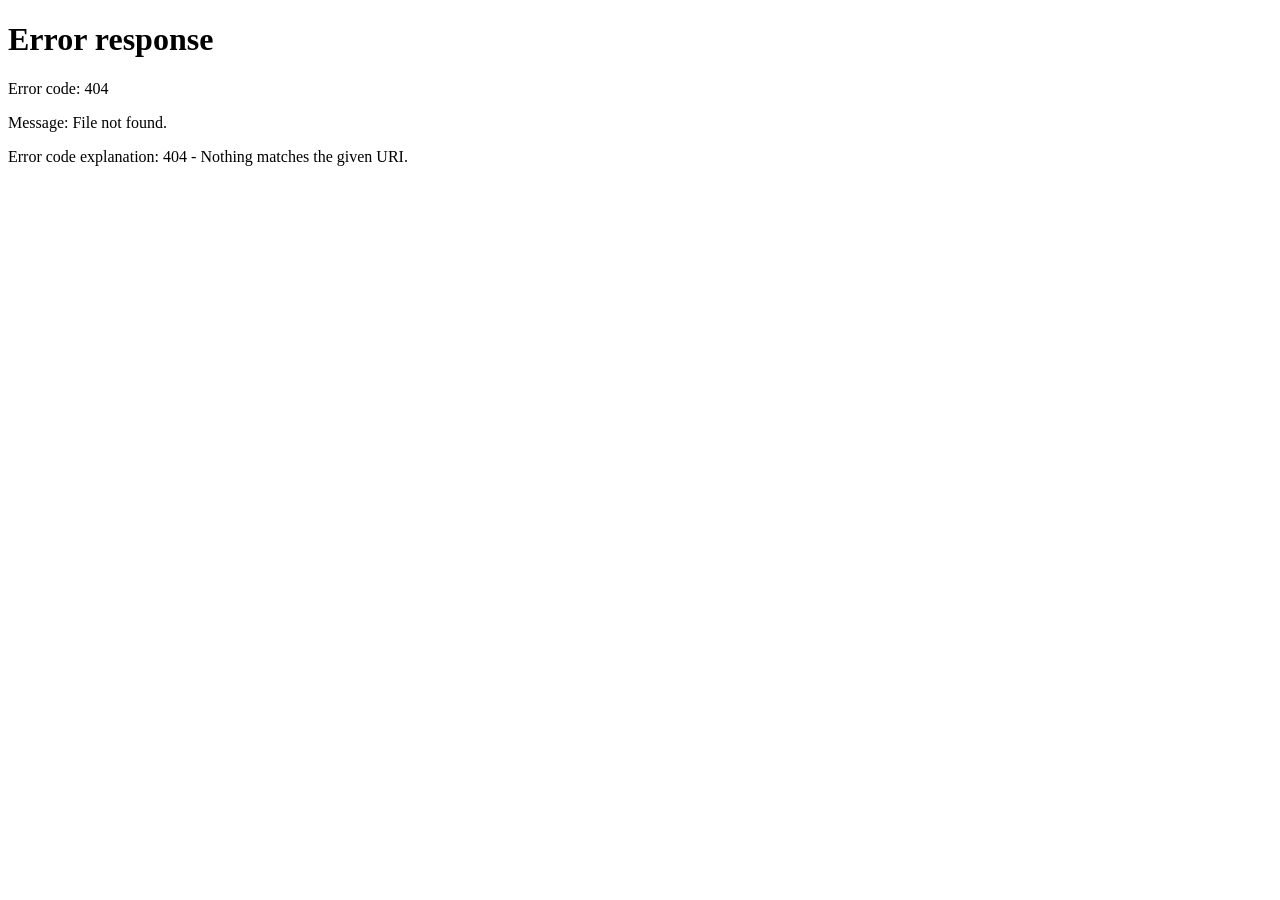
==== commit 89d38756: "Disable CWS landing page and redirect MORA root to real estate demo" ====
--- a/index.html
+++ b/index.html
@@ -1,92 +1,16 @@
 <!doctype html>
 <html lang="en">
 <head>
-<meta charset="utf-8"><meta name="viewport" content="width=device-width,initial-scale=1"><meta name="theme-color" content="#f7f7f4">
-<title>Selected Work — Caroline Schimitez (Motion V5)</title>
-<link rel="preconnect" href="https://fonts.googleapis.com"><link rel="preconnect" href="https://fonts.gstatic.com" crossorigin>
-<link href="https://fonts.googleapis.com/css2?family=DM+Sans:wght@400;500;600;700&family=Space+Grotesk:wght@400;500;600&display=swap" rel="stylesheet">
-<style>
-:root{--bg:#f8f8f6;--ink:#151515;--sub:#60615d;--line:#dcdcd8;--lime:#c8fa63}
-*{box-sizing:border-box}html{scroll-behavior:auto}body{background:var(--bg);color:var(--ink);margin:0;font-family:'DM Sans',Arial,sans-serif;-webkit-font-smoothing:antialiased;overflow-x:hidden}a{color:inherit;text-decoration:none}button{font:inherit}::selection{background:var(--lime)}
-header{position:fixed;z-index:90;inset:0 0 auto;display:flex;align-items:flex-start;justify-content:space-between;padding:24px clamp(18px,3vw,48px);font-size:11px;letter-spacing:.025em;pointer-events:none}header>*{pointer-events:auto}header .brand{font-weight:700;font-size:18px;letter-spacing:-.07em}header .center{text-align:center;font-size:10px;line-height:1.5}header nav{display:flex;gap:28px}header nav a:hover{text-decoration:underline}
-.hero-stack{height:560vh;position:relative}.stack-sticky{position:sticky;top:0;height:100svh;min-height:520px;overflow:hidden;perspective:1400px;isolation:isolate}.side-note{position:absolute;z-index:10;left:clamp(18px,3vw,48px);top:50%;transform:translateY(-50%);font-size:10px;line-height:1.7}.side-note.right{left:auto;right:clamp(18px,3vw,48px);text-align:right}.stack-label{position:absolute;z-index:10;top:20%;left:50%;transform:translateX(-50%);width:80%;text-align:center;pointer-events:none}.stack-label h1{margin:0;font:500 clamp(28px,4vw,55px)/.98 'Space Grotesk',sans-serif;letter-spacing:-.075em}.stack-label small{font-size:10px;letter-spacing:.09em}.stack-label{opacity:var(--headline-opacity,1)}
-.stack-scene{position:absolute;inset:0;transform-style:preserve-3d;pointer-events:none}.stack-card{position:absolute;top:50%;left:50%;width:min(62vw,780px);height:min(39vw,470px);min-width:300px;min-height:215px;background:#eee;border:1px solid rgba(0,0,0,.12);box-shadow:0 18px 22px rgba(0,0,0,.095);transform-origin:center center;transform-style:preserve-3d;overflow:hidden;will-change:transform,opacity;pointer-events:auto;backface-visibility:hidden}.stack-card:hover .view-site{opacity:1;transform:translateY(0)}.stack-card .frame{position:absolute;inset:0;background:#fff;overflow:hidden}.stack-card iframe{position:absolute;left:0;top:0;width:1440px;height:900px;border:0;pointer-events:none;transform-origin:top left;background:#fff}.stack-card .project-click{position:absolute;inset:0;z-index:2;display:flex;align-items:flex-end;justify-content:flex-end;padding:14px;cursor:pointer}.view-site{border-radius:100px;background:var(--lime);font-size:11px;font-weight:700;padding:11px 15px;opacity:0;transform:translateY(8px);transition:opacity .2s,transform .2s}.card-label{position:absolute;z-index:3;top:12px;left:14px;background:rgba(250,250,249,.95);padding:8px 11px;font-size:11px;letter-spacing:-.02em;pointer-events:none}.stack-bottom{position:absolute;bottom:27px;left:clamp(18px,3vw,48px);right:clamp(18px,3vw,48px);z-index:20;display:flex;justify-content:space-between;align-items:flex-end;font-size:10px}.stack-bottom .counter{font-weight:600;letter-spacing:.07em}.progress-track{width:115px;height:2px;background:#ddd;display:inline-block;margin-left:12px;vertical-align:middle}.progress-track i{display:block;height:100%;width:var(--bar-width,0%);background:#111}.scroll-label{text-align:right}
-.about{min-height:95svh;padding:clamp(100px,14vw,190px) clamp(25px,5vw,80px);display:grid;grid-template-columns:1fr 1fr;gap:8vw;align-content:center;border-top:1px solid var(--line)}.about h2{font:500 clamp(46px,7vw,110px)/.97 'Space Grotesk';letter-spacing:-.09em;margin:0;max-width:700px}.about-content{align-self:end}.about-content h3{font-size:clamp(19px,2vw,29px);font-weight:500;line-height:1.35;margin:0 0 35px}.about-content p{color:var(--sub);font-size:14px;line-height:1.7;max-width:460px}
-.work{padding:45px clamp(18px,3vw,48px) 130px}.work-heading{display:flex;justify-content:space-between;align-items:end;gap:30px;border-top:1px solid #111;padding:20px 0 55px}.work-heading h2{font:500 clamp(29px,4vw,56px)/1 'Space Grotesk';letter-spacing:-.07em;margin:0}.work-heading small{font-size:11px}.work-grid{display:grid;grid-template-columns:repeat(4,minmax(0,1fr));gap:15px}.work-item{min-width:0}.work-preview{aspect-ratio:1.28;position:relative;overflow:hidden;background:#e9e9e6}.work-preview iframe{position:absolute;left:0;top:0;width:1440px;height:900px;border:0;pointer-events:none;transform-origin:top left;background:white}.work-preview a{position:absolute;z-index:3;inset:0;display:flex;align-items:flex-end;justify-content:flex-end;padding:15px}.work-preview a span{font-size:12px;background:var(--lime);border-radius:40px;padding:12px 15px;transform:translateY(5px);opacity:0;transition:.3s}.work-preview:hover a span{transform:none;opacity:1}.work-item .meta{display:flex;justify-content:space-between;gap:10px;padding:15px 0 0;font-size:12px}.work-item .meta b{font-weight:600}.work-item .meta small{font-size:10px;color:var(--sub)}
-.statement{min-height:82svh;display:flex;align-items:center;justify-content:center;text-align:center;padding:90px 25px}.statement h2{font:500 clamp(35px,6vw,91px)/1.06 'Space Grotesk';max-width:990px;letter-spacing:-.078em;margin:0}.statement h2 span{color:#aaa}.footer-color{background:#c7f2df;padding:60px clamp(18px,3vw,48px);min-height:65svh;display:flex;flex-direction:column;justify-content:space-between}.footer-color h2{font:500 clamp(49px,10vw,155px)/.85 'Space Grotesk';letter-spacing:-.095em;margin:0}.footer-color .footline{display:flex;justify-content:space-between;gap:20px;font-size:11px}.closing-band{background:#ff8016;padding:65px clamp(18px,3vw,48px);min-height:32svh;display:flex;justify-content:space-between;align-items:flex-end}.closing-band strong{font:500 clamp(55px,10vw,160px)/.8 'Space Grotesk';letter-spacing:-.1em}.closing-band a{font-size:13px;border-bottom:1px solid}
-@media(max-width:850px){header .center{display:none}.side-note{display:none}.stack-card{width:80vw;height:51vw}.stack-label{top:18%}.about{grid-template-columns:1fr;gap:65px}.work-grid{grid-template-columns:1fr}.work-preview{aspect-ratio:1.7}.work-preview a span{opacity:1;transform:none}.closing-band{align-items:flex-start;flex-direction:column;gap:50px}}
-@media(max-width:550px){header{padding:20px 17px}header nav{gap:14px}.hero-stack{height:490vh}.stack-sticky{min-height:440px}.stack-card{width:88vw;height:62vw;min-width:0;min-height:0}.stack-label h1{font-size:35px}.stack-label{top:24%}.card-label{font-size:9px;padding:5px 8px}.stack-bottom{left:18px;right:18px}.stack-bottom .scroll-label{font-size:9px}.about{padding:130px 20px}.work{padding-left:16px;padding-right:16px}.statement{min-height:70svh}.footer-color{min-height:55svh}}
-@media(prefers-reduced-motion:reduce){.stack-card{will-change:auto}.view-site,.work-preview a span{transition:none}}
-
-/* Optimized self-hosted excerpts from the original site recordings. */
-.site-shot{position:absolute;inset:0;width:100%;height:100%;display:block;object-fit:cover;object-position:top center;pointer-events:none;background:transparent}
-.site-shot[hidden]{display:none}
-.preview-fallback{position:absolute;inset:0;display:flex;flex-direction:column;align-items:center;justify-content:center;gap:16px;background:#eaeae5;color:#20211f;text-align:center;padding:25px}
-.preview-fallback span,.preview-fallback small{font-size:10px;letter-spacing:.18em}
-.preview-fallback strong{font:500 clamp(28px,4vw,68px)/1 'Space Grotesk',sans-serif;letter-spacing:-.07em}
-.stack-card[data-i="1"] .preview-fallback,.work-item:nth-child(2) .preview-fallback{background:#0d1c34;color:#e8d9ad}
-.stack-card[data-i="2"] .preview-fallback,.work-item:nth-child(3) .preview-fallback{background:#112b53;color:#fff}
-.stack-card[data-i="3"] .preview-fallback,.work-item:nth-child(4) .preview-fallback{background:#103b30;color:#fff}
-@media(min-width:851px) and (max-width:1250px){.work-grid{grid-template-columns:repeat(2,minmax(0,1fr))}}
-
-.site-motion{position:absolute;inset:0;width:100%;height:100%;object-fit:contain;object-position:center center;display:block;pointer-events:none;background:#fff}
-.site-motion.is-missing{display:none}
-.work-preview .site-motion{transition:transform .65s cubic-bezier(.18,.72,.22,1)}
-.work-preview:hover .site-motion{transform:scale(1.035)}
-@media(prefers-reduced-motion:reduce){.site-motion{transition:none!important}}
-</style>
+<meta charset="utf-8">
+<meta name="viewport" content="width=device-width, initial-scale=1">
+<meta name="robots" content="noindex, follow">
+<meta http-equiv="refresh" content="0; url=/demo">
+<title>MORA — Real Estate</title>
+<script>
+  window.location.replace('/demo' + window.location.search + window.location.hash);
+</script>
 </head>
 <body>
-<header><a class="brand" href="#start">CWS®</a><div class="center">INDEPENDENT CREATIVE DEVELOPER<br>DESIGN / SYSTEMS / DIGITAL</div><nav><a href="#work">Selected work</a><a href="#about">About</a></nav></header>
-<main>
-<section class="hero-stack" id="start" aria-label="Interactive portfolio showcase"><div class="stack-sticky">
-<div class="stack-label"><small>SELECTED PROJECTS / 2026</small><h1>Digital experiences<br>with purpose.</h1></div>
-<div class="side-note">Strategy<br>Design<br>Development</div><div class="side-note right">04 PROJECTS<br>SCROLL TO EXPLORE ↓</div>
-<div class="stack-scene">
-<article class="stack-card" data-i="0"><div class="frame"><div class="preview-fallback" aria-hidden="true"><span>LIVE PROJECT</span><strong>MORA</strong><small>OPEN ORIGINAL WEBSITE ↗</small></div><video class="site-motion" muted loop playsinline preload="none" poster="assets/mora.jpg" aria-label="Captura do site original: MORA — Homes with meaning"><source data-src="assets/mora.mp4" type="video/mp4"></video></div><span class="card-label">01 / MORA · REAL ESTATE</span><a class="project-click" href="https://mora-imoveis.carolschimitez491.workers.dev/demo" target="_blank" rel="noopener noreferrer" aria-label="Open original MORA website"><span class="view-site">Explore original ↗</span></a></article>
-<article class="stack-card" data-i="1"><div class="frame"><div class="preview-fallback" aria-hidden="true"><span>LIVE PROJECT</span><strong>ASI CAPITAL</strong><small>OPEN ORIGINAL WEBSITE ↗</small></div><video class="site-motion" muted loop playsinline preload="none" poster="assets/asi-capital.jpg" aria-label="Captura do site original: ASI Capital — Crédito empresarial"><source data-src="assets/asi-capital.mp4" type="video/mp4"></video></div><span class="card-label">02 / ASI CAPITAL · FINANCE</span><a class="project-click" href="https://www.asicapital.com.br/" target="_blank" rel="noopener noreferrer" aria-label="Open original ASI Capital website"><span class="view-site">Explore original ↗</span></a></article>
-<article class="stack-card" data-i="2"><div class="frame"><div class="preview-fallback" aria-hidden="true"><span>LIVE PROJECT</span><strong>ZAC</strong><small>OPEN ORIGINAL WEBSITE ↗</small></div><video class="site-motion" muted loop playsinline preload="none" poster="assets/zac.jpg" aria-label="Captura do site original: ZAC — Suporte ao corretor"><source data-src="assets/zac.mp4" type="video/mp4"></video></div><span class="card-label">03 / ZAC · INSURANCE</span><a class="project-click" href="https://zac-assessoria.carolschimitez491.chatgpt.site/" target="_blank" rel="noopener noreferrer" aria-label="Open original ZAC website"><span class="view-site">Explore original ↗</span></a></article>
-<article class="stack-card" data-i="3"><div class="frame"><div class="preview-fallback" aria-hidden="true"><span>LIVE PROJECT</span><strong>VISTA</strong><small>OPEN ORIGINAL WEBSITE ↗</small></div><video class="site-motion" muted loop playsinline preload="none" poster="assets/vista.jpg" aria-label="Captura do site original: VISTA — Ophthalmology"><source data-src="assets/vista.mp4" type="video/mp4"></video></div><span class="card-label">04 / VISTA · HEALTHCARE</span><a class="project-click" href="https://vista-ophthalmology.carolschimitez491.workers.dev/" target="_blank" rel="noopener noreferrer" aria-label="Open original VISTA website"><span class="view-site">Explore original ↗</span></a></article>
-</div><div class="stack-bottom"><div><span class="counter" id="number-display">01 — 04</span><span class="progress-track"><i id="progress-fill"></i></span></div><span class="scroll-label">SCROLL / CLICK A PROJECT TO OPEN ↗</span></div>
-</div></section>
-<section class="about" id="about"><h2>End-to-end<br>digital<br>experiences.</h2><div class="about-content"><h3>From the initial concept to the final detail, every project is built around a real business need.</h3><p>I connect strategy, design and software development to create useful, distinctive digital solutions.</p><p>Built to look different. Designed to work better.</p></div></section>
-<section class="work" id="work"><div class="work-heading"><h2>Selected work <sup style="font-size:16px;vertical-align:top">(04)</sup></h2><small>CLICK ANY PREVIEW TO VISIT THE LIVE PROJECT ↗</small></div><div class="work-grid">
-<article class="work-item"><div class="work-preview"><div class="preview-fallback" aria-hidden="true"><span>LIVE PROJECT</span><strong>MORA</strong><small>OPEN ORIGINAL WEBSITE ↗</small></div><video class="site-motion" muted loop playsinline preload="none" poster="assets/mora.jpg" aria-label="Captura do site original: MORA — Homes with meaning"><source data-src="assets/mora.mp4" type="video/mp4"></video><a href="https://mora-imoveis.carolschimitez491.workers.dev/demo" target="_blank" rel="noopener noreferrer" aria-label="Open original MORA website"><span>Visit project ↗</span></a></div><div class="meta"><b>MORA.</b><small>REAL ESTATE / WEB DESIGN</small></div></article>
-<article class="work-item"><div class="work-preview"><div class="preview-fallback" aria-hidden="true"><span>LIVE PROJECT</span><strong>ASI CAPITAL</strong><small>OPEN ORIGINAL WEBSITE ↗</small></div><video class="site-motion" muted loop playsinline preload="none" poster="assets/asi-capital.jpg" aria-label="Captura do site original: ASI Capital — Crédito empresarial"><source data-src="assets/asi-capital.mp4" type="video/mp4"></video><a href="https://www.asicapital.com.br/" target="_blank" rel="noopener noreferrer" aria-label="Open original ASI Capital website"><span>Visit project ↗</span></a></div><div class="meta"><b>ASI Capital.</b><small>FINANCE / WEB DESIGN</small></div></article>
-<article class="work-item"><div class="work-preview"><div class="preview-fallback" aria-hidden="true"><span>LIVE PROJECT</span><strong>ZAC</strong><small>OPEN ORIGINAL WEBSITE ↗</small></div><video class="site-motion" muted loop playsinline preload="none" poster="assets/zac.jpg" aria-label="Captura do site original: ZAC — Suporte ao corretor"><source data-src="assets/zac.mp4" type="video/mp4"></video><a href="https://zac-assessoria.carolschimitez491.chatgpt.site/" target="_blank" rel="noopener noreferrer" aria-label="Open original ZAC website"><span>Visit project ↗</span></a></div><div class="meta"><b>ZAC Assessoria.</b><small>INSURANCE / WEB DESIGN</small></div></article>
-<article class="work-item"><div class="work-preview"><div class="preview-fallback" aria-hidden="true"><span>LIVE PROJECT</span><strong>VISTA</strong><small>OPEN ORIGINAL WEBSITE ↗</small></div><video class="site-motion" muted loop playsinline preload="none" poster="assets/vista.jpg" aria-label="Captura do site original: VISTA — Ophthalmology"><source data-src="assets/vista.mp4" type="video/mp4"></video><a href="https://vista-ophthalmology.carolschimitez491.workers.dev/" target="_blank" rel="noopener noreferrer" aria-label="Open original VISTA website"><span>Visit project ↗</span></a></div><div class="meta"><b>VISTA Assessoria.</b><small>HEALTHCARE / WEB DESIGN</small></div></article>
-</div></section>
-<section class="statement"><h2>We build digital experiences<br>for <span>real people, real needs,</span><br>and real results.</h2></section>
-<section class="footer-color"><div style="font-size:11px">INDEPENDENT DIGITAL CREATOR / SELECTED WORK</div><h2>Let's build<br>better.</h2><div class="footline"><span>STRATEGY / DESIGN / DEVELOPMENT</span><a href="#work">BACK TO PROJECTS ↑</a></div></section><section class="closing-band"><strong>CWS®</strong><a href="#start">BACK TO TOP ↑</a></section>
-</main>
-<script>
-(()=>{
- const hero=document.querySelector('.hero-stack'),sticky=document.querySelector('.stack-sticky'),cards=[...document.querySelectorAll('.stack-card')],headline=document.querySelector('.stack-label'),counter=document.getElementById('number-display'),fill=document.getElementById('progress-fill');
- const clamp=(v,a=0,b=1)=>Math.max(a,Math.min(b,v)),mix=(a,b,t)=>a+(b-a)*t;
- // A scroll-tied 3D deck: stacked planes -> elevated first page -> offscreen -> next page advances.
- // No timed autoplay, no smooth-scroll hijacking: native scrolling remains responsive.
- function pose(i,p){const vw=innerWidth,mobile=vw<550;
-   const base=i*0.0,unit=1/cards.length,local=(p-i*unit)/unit;
-   // Each page moves from the lower deck into the foreground, then exits above the viewer.
-   if(local<0){const depth=-local;return {x:0,y:mix(mobile?60:95,mobile?120:220,clamp(depth)),z:-i*90-100,rx:mobile?59:68,sc:mix(.85,.68,clamp(depth)),op:1};}
-   if(local<.30){const t=clamp(local/.30);return {x:0,y:mix(mobile?60:95,0,t),z:mix(-i*90-100,100,t),rx:mix(mobile?59:68,0,t),sc:mix(.85,1.02,t),op:1};}
-   if(local<.66){return {x:0,y:0,z:100,rx:0,sc:1.02,op:1};}
-   const t=clamp((local-.66)/.34);return {x:0,y:mix(0,-innerHeight*1.3,t),z:mix(100,530,t),rx:mix(0,-21,t),sc:mix(1.02,1.32,t),op:1-clamp((t-.65)/.35)};
- }
- let ticking=false;
- function render(){const r=hero.getBoundingClientRect(),distance=Math.max(1,hero.offsetHeight-innerHeight),p=clamp(-r.top/distance);let active=Math.min(cards.length-1,Math.floor(p*cards.length));
-   cards.forEach((card,i)=>{const q=pose(i,p);card.style.transform=`translate3d(calc(-50% + ${q.x}px),calc(-50% + ${q.y}px),${q.z}px) rotateX(${q.rx}deg) scale(${q.sc})`;card.style.opacity=q.op;card.style.zIndex=String(i===active?10:9-i);card.style.visibility=q.op<.02?'hidden':'visible';card.style.pointerEvents=(i===active&&q.op>.5)?'auto':'none';});
-   headline.style.opacity=String(1-clamp(p/.13));counter.textContent=String(active+1).padStart(2,'0')+' — '+String(cards.length).padStart(2,'0');fill.style.width=(p*100).toFixed(2)+'%';ticking=false;
- }
- function schedule(){if(!ticking){ticking=true;requestAnimationFrame(render)}}
- function resizeFrames(){schedule()}
- addEventListener('scroll',schedule,{passive:true});addEventListener('resize',resizeFrames,{passive:true});resizeFrames();
- // Playback is limited to visible samples to keep scroll compositing responsive.
- const motionVideos=[...document.querySelectorAll('.site-motion')];
- // Lazy load each video only as its card actually enters view; pause when not visible.
- const videoObserver=new IntersectionObserver(entries=>{for(const entry of entries){const v=entry.target;if(entry.isIntersecting){if(!v.dataset.ready){const source=v.querySelector('source[data-src]');if(source){source.src=source.dataset.src;v.load();}v.dataset.ready='1';}v.play().catch(()=>{});}else{v.pause();}}},{threshold:0.08,rootMargin:'0px'});
- motionVideos.forEach(v=>{videoObserver.observe(v);v.addEventListener('error',()=>v.classList.add('is-missing'));v.addEventListener('loadeddata',()=>v.classList.remove('is-missing'));});
- document.addEventListener('visibilitychange',()=>{if(document.hidden)motionVideos.forEach(v=>v.pause());else motionVideos.forEach(v=>{if(v.dataset.ready && v.getBoundingClientRect().bottom>0 && v.getBoundingClientRect().top<innerHeight)v.play().catch(()=>{});});});
- const observer=new ResizeObserver(resizeFrames);document.querySelectorAll('.frame,.work-preview').forEach(el=>observer.observe(el));
-})();
-</script></body></html>
+<p>Opening <a href="/demo">MORA Real Estate</a>…</p>
+</body>
+</html>
